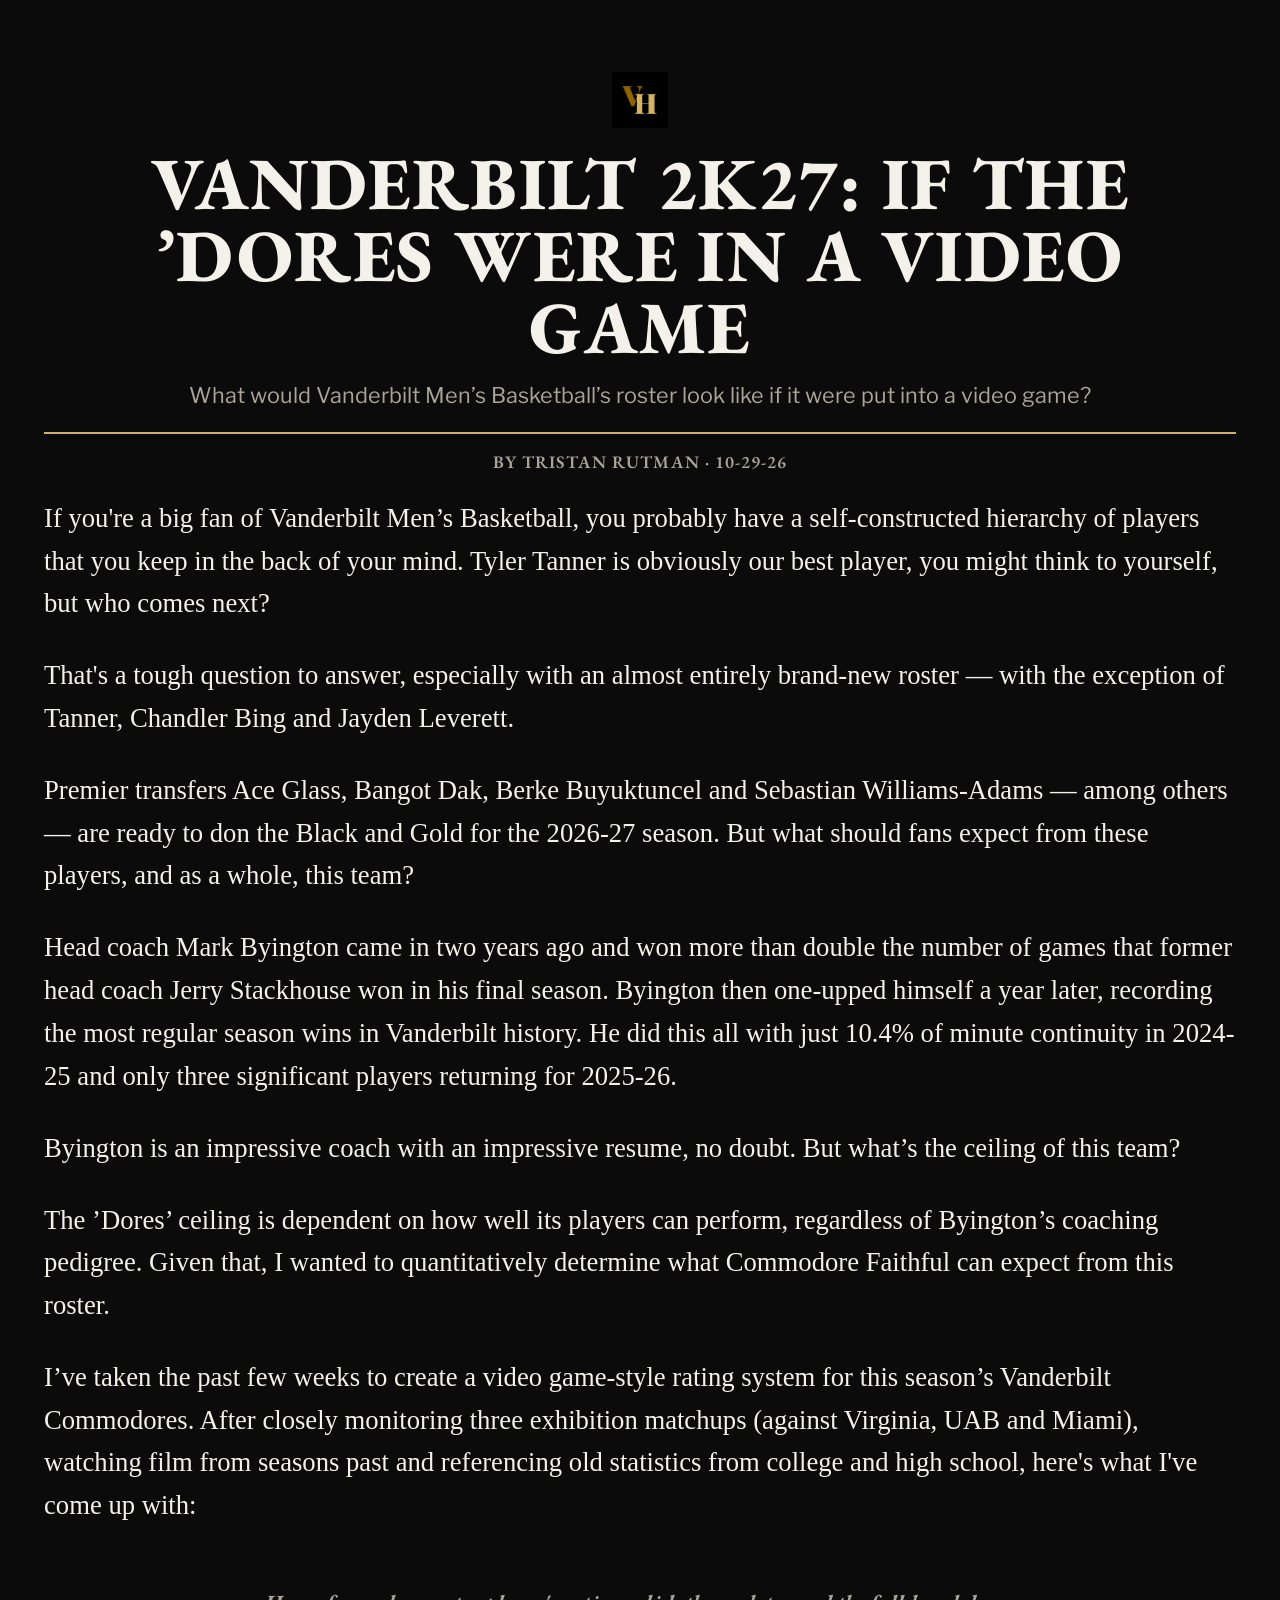
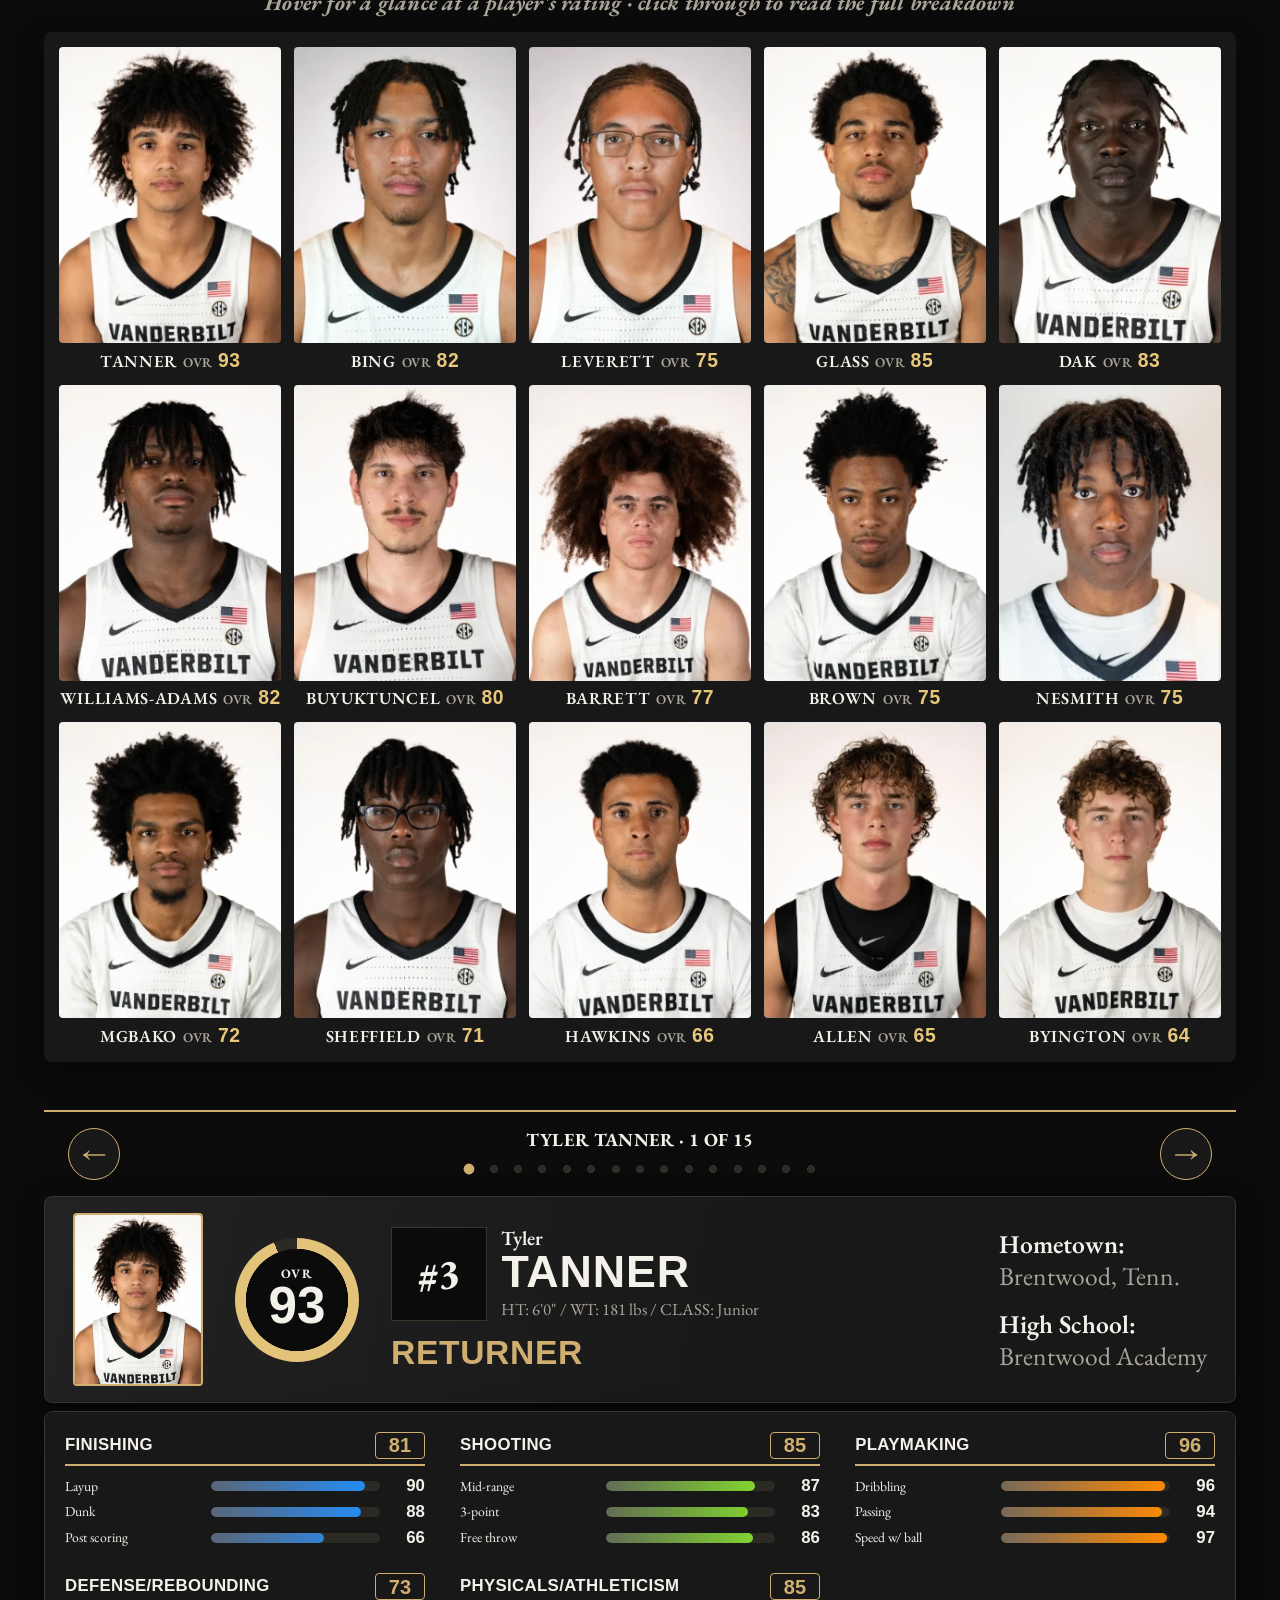
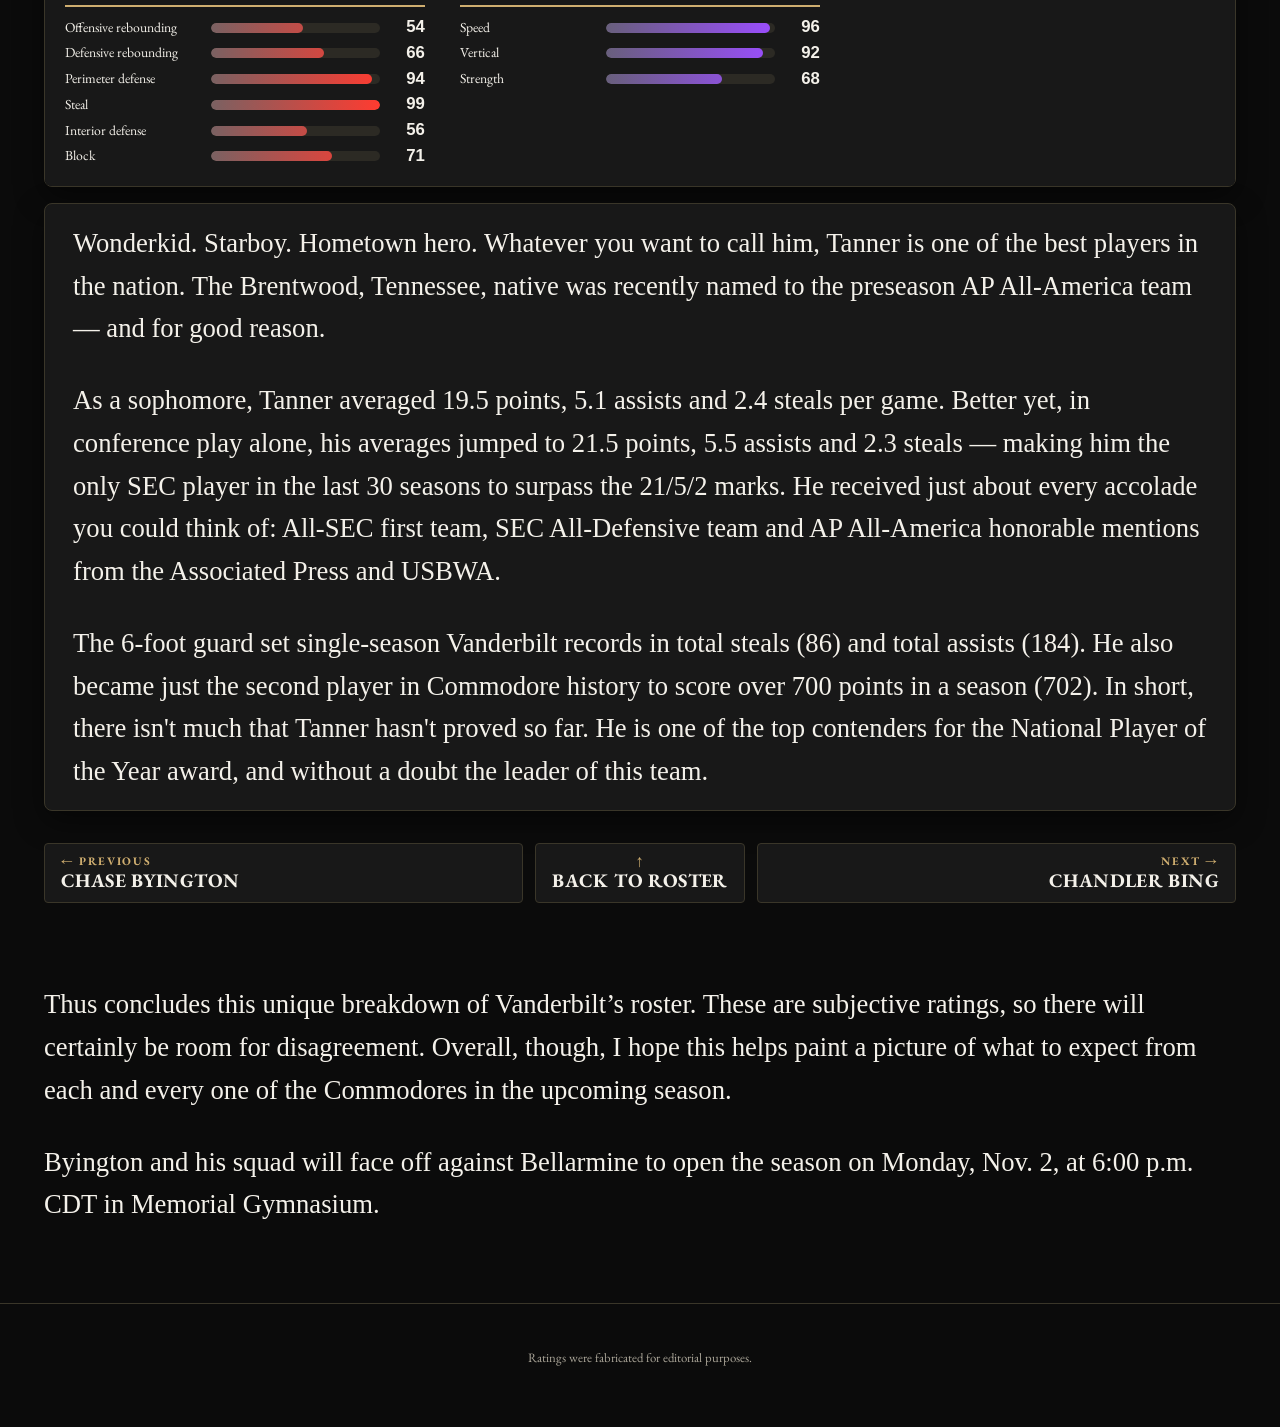
==== index.html @ 435228b1 "Initial commit" ====
<!doctype html>
<html lang="en" data-theme="vandy">
<head>
  <meta charset="utf-8">
  <meta name="viewport" content="width=device-width, initial-scale=1">
  <title>Roster Ratings</title>
  <meta name="description" content="Interactive roster ratings.">
  <!-- Web fonts (title: EB Garamond, deck: Libre Franklin). Body uses system Georgia. Remove this block to go fully offline. -->
  <link rel="preconnect" href="https://fonts.googleapis.com">
  <link rel="preconnect" href="https://fonts.gstatic.com" crossorigin>
  <link rel="stylesheet" href="https://fonts.googleapis.com/css2?family=EB+Garamond:wght@400;500;700;800&family=Libre+Franklin:wght@400;500;600&display=swap">
  <link rel="stylesheet" href="css/tokens.css">
  <link rel="stylesheet" href="css/chart.css">
  <link rel="stylesheet" href="css/site.css">
</head>
<body id="top">
  <a class="skip" href="#roster">Skip to roster</a>

  <main>
    <!-- SECTION A: article header — content/article.json -->
    <header class="masthead" id="masthead"></header>

    <!-- SECTION B: interactive roster — data/hotspots.json -->
    <section class="roster" id="roster" aria-label="Interactive team roster" tabindex="-1">
      <p class="roster__hint"><span class="hint--hover">Hover</span><span class="hint--touch">Tap</span> for a glance at a player's rating · click through to read the full breakdown</p>
      <div id="roster-host"></div>
    </section>

    <!-- SECTION C: player profiles, generated from data/players.json -->
    <section class="profiles" id="profiles" aria-label="Player profiles"></section>

    <!-- SECTION D: concluding text — "conclusion" in content/article.json -->
    <section class="conclusion" id="conclusion" aria-label="Conclusion"></section>
  </main>

  <footer class="foot"><p>Ratings were fabricated for editorial purposes.</p></footer>
  <noscript><p style="padding:2rem">This interactive page needs JavaScript.</p></noscript>
  <script type="module" src="js/main.js"></script>
</body>
</html>
---- css/tokens.css ----
/* ==========================================================================
   DESIGN TOKENS — the single place to restyle the site.
   Active theme = <html data-theme="..."> (set from config/site.json or ?theme=).
   Defaults below are the "vandy" theme; other themes override only what differs.
   ========================================================================== */
:root, :root[data-theme="vandy"] {
  color-scheme: dark;
  /* colors */
  --c-bg: #0b0b0b;
  --c-bg-alt: #121212;
  --c-surface: #181818;
  --c-surface-2: #222;
  --c-text: #f4f1ea;
  --c-text-muted: #aaa598;
  --c-primary: #cfae70;        /* Vanderbilt gold */
  --c-secondary: #ffffff;
  --c-accent: #e8c77a;
  --c-on-primary: #0b0b0b;
  --c-border: #3a3629;
  --c-focus: #ffd980;
  --c-hotspot: rgba(207,174,112,.9);
  --c-placeholder: #8a8574;
  /* rating bars (tier colors — numbers always shown too) */
  --bar-track: #2c2a24;
  --bar-elite: #f3d68b;
  --bar-high: #cfae70;
  --bar-mid: #9d8658;
  --bar-low: #6c6858;
  --bar-na: #3a3a3a;
  /* per-category bar gradients (card layout + hover card): [low-skill end = muted, high-skill end = vivid] */
  --cat-finishing-from: #5b6678;  --cat-finishing-to: #1e90ff;   /* azure blue */
  --cat-shooting-from: #626d55;   --cat-shooting-to: #84e22a;    /* lime green */
  --cat-playmaking-from: #78695a; --cat-playmaking-to: #ff8a00;  /* orange */
  --cat-defense-rebounding-from: #7a6162; --cat-defense-rebounding-to: #ff3b30;  /* red */
  --cat-physicals-athleticism-from: #685f7c; --cat-physicals-athleticism-to: #9b4dff;  /* purple */
  /* overall rating color: muted at low OVR, vivid at high OVR */
  --ovr-lo: color-mix(in srgb, var(--c-primary) 25%, #77736a);
  --ovr-hi: var(--c-accent);
  /* typography */
  --font-display: "Avenir Next Condensed", "Arial Narrow", "Roboto Condensed", "Helvetica Neue", Arial, sans-serif;
  --font-brand: "Agency FB Wide Black", "Agency FB", "Arial Narrow Bold", "Arial Narrow", var(--font-display);   /* sticky-bar title */
  --font-title: "EB Garamond", Garamond, "Iowan Old Style", Georgia, serif;   /* article title */
  --font-deck: "Libre Franklin", "Helvetica Neue", Arial, sans-serif;           /* subtitle / dek */
  --font-body: Georgia, "Times New Roman", serif;                              /* article + player writing */
  --title-weight: 800;
  --title-transform: uppercase;
  --title-tracking: .02em;
  --font-ui: "EB Garamond", Garamond, "Iowan Old Style", Georgia, serif;   /* labels, buttons, bar names, byline, cards */
  --display-weight: 800;
  --display-transform: uppercase;
  --display-tracking: .02em;
  --fs-base: 1.667rem;
  --fs-small: .8125rem;
  --fs-label: .78rem;
  --fs-h1: clamp(2.4rem, 6vw, 4.6rem);
  --fs-h2: clamp(1.8rem, 3.6vw, 2.8rem);
  --fs-ovr: clamp(3.4rem, 8vw, 5.6rem);
  --fs-ovr-card: 3.1rem;
  /* shape */
  --radius: 4px;
  --radius-lg: 8px;
  --border: 1px solid var(--c-border);
  --border-strong: 2px solid var(--c-primary);
  --shadow: 0 10px 30px rgba(0,0,0,.45);
  --shadow-card: 0 14px 40px rgba(0,0,0,.65);
  /* motion & effects */
  --anim-speed: 180ms;
  --anim-bars: 700ms;
  --hover-lift: -2px;
  --card-opacity: 97%;
  --card-blur: 6px;
  /* layout & spacing */
  --space: 1rem;
  --layout-width: 760px;       /* reading column */
  --layout-wide: 1240px;       /* roster + profiles */
  --header-h: 0px;             /* scroll offset (no sticky bar) */
}

:root[data-theme="dark"] {
  color-scheme: dark;
  --c-bg: #07090f; --c-bg-alt: #0c1018; --c-surface: #121826; --c-surface-2: #1b2335;
  --c-text: #eef2fa; --c-text-muted: #98a3ba;
  --c-primary: #28d4ff; --c-secondary: #ffffff; --c-accent: #b6ff3c; --c-on-primary: #04121a;
  --c-border: #27324a; --c-focus: #b6ff3c; --c-hotspot: rgba(40,212,255,.9);
  --bar-track: #1d2638; --bar-elite: #b6ff3c; --bar-high: #28d4ff; --bar-mid: #3c8fd6; --bar-low: #596a8c;
  --font-body: "Avenir Next", "Helvetica Neue", "Segoe UI", Arial, sans-serif;
  --radius: 10px; --radius-lg: 16px;
  --border-strong: 2px solid var(--c-primary);
}

:root[data-theme="editorial"] {
  color-scheme: light;
  --c-bg: #f6f2ea; --c-bg-alt: #ede7da; --c-surface: #fffdf8; --c-surface-2: #f1ebdd;
  --c-text: #1c1a16; --c-text-muted: #5f5a4e;
  --c-primary: #8a6a2f; --c-secondary: #1c1a16; --c-accent: #b3261e; --c-on-primary: #fffdf8;
  --c-border: #d6ccb6; --c-focus: #b3261e; --c-hotspot: rgba(179,38,30,.9); --c-placeholder: #8c8571;
  --bar-track: #e3dac6; --bar-elite: #b3261e; --bar-high: #1c1a16; --bar-mid: #5f5a4e; --bar-low: #9a937f;
  --bar-na: #d8d2c2;
  --font-display: "Playfair Display", "Iowan Old Style", Georgia, serif;
  --display-weight: 700; --display-transform: none; --display-tracking: 0;
  --font-ui: "Helvetica Neue", Arial, sans-serif;
  --radius: 2px; --radius-lg: 2px;
  --shadow: 0 6px 20px rgba(60,45,20,.12); --shadow-card: 0 12px 30px rgba(60,45,20,.28);
  --card-opacity: 100%;
}
---- css/chart.css ----
/* Attribute chart — styled only with tokens. Shared by the article and charts/player.html. */
.pchart { font-family: var(--font-ui); color: var(--c-text); background: var(--c-surface); padding: 1.25rem 1.25rem 1rem; container-type: inline-size; }
.pchart__error { padding: 1rem; color: var(--c-text-muted); font-size: var(--fs-small); }
.pchart__head { display: flex; align-items: center; justify-content: space-between; gap: 1rem; margin-bottom: 1.1rem; padding-bottom: .8rem; border-bottom: var(--border); }
.pchart__name { margin: 0; font: var(--display-weight) 1.6rem/1 var(--font-display); text-transform: var(--display-transform); letter-spacing: var(--display-tracking); }

.ovr { display: inline-flex; flex-direction: column; align-items: center; line-height: 1; background: var(--c-primary); color: var(--c-on-primary); padding: .35rem .7rem .3rem; border-radius: var(--radius); min-width: 3.6rem; }
.ovr__num { font: 900 2.2rem/1 var(--font-display); font-variant-numeric: tabular-nums; }
.ovr__lbl { font: 700 .62rem/1 var(--font-ui); letter-spacing: .18em; margin-top: .15rem; }

.pchart__groups { display: grid; gap: 1.4rem 2.2rem; grid-template-columns: 1fr; }
@container (min-width: 640px) { .pchart__groups { grid-template-columns: 1fr 1fr; } }
@container (min-width: 1000px) { .pchart__groups { grid-template-columns: 1fr 1fr 1fr; } }

.group__head { display: flex; align-items: center; justify-content: space-between; border-bottom: var(--border-strong); padding-bottom: .3rem; margin-bottom: .5rem; }
.group__title { margin: 0; font: var(--display-weight) 1.05rem/1.1 var(--font-display); text-transform: var(--display-transform); letter-spacing: var(--display-tracking); }
.group__rating { font: 900 1.25rem/1 var(--font-display); font-variant-numeric: tabular-nums; color: var(--c-primary); border: 1px solid currentColor; border-radius: var(--radius); padding: .15rem .45rem; min-width: 2.1rem; text-align: center; }
.attrs { list-style: none; margin: 0; padding: 0; }
.attr { display: grid; grid-template-columns: minmax(7.5rem, 38%) 1fr 2.2rem; align-items: center; gap: .6rem; padding: .28rem 0; }
.attr__label { font-size: .86rem; color: var(--c-text); line-height: 1.15; }
.attr__val { font: 800 1.05rem/1 var(--font-display); font-variant-numeric: tabular-nums; text-align: right; }
@container (max-width: 380px) { .attr { grid-template-columns: 1fr 2.2rem; } .attr .bar { grid-column: 1 / -1; grid-row: 2; } .attr__val { grid-row: 1; grid-column: 2; } }

.bar { height: .62rem; background: var(--bar-track); border-radius: 99px; overflow: hidden; }
.bar__fill { display: block; height: 100%; width: 0; border-radius: inherit; background: var(--bar-low); }
.is-in .bar__fill { width: var(--w); transition: width var(--anim-bars) cubic-bezier(.2,.7,.2,1); }
[data-tier="elite"] > .bar__fill { background: var(--bar-elite); }
[data-tier="high"] > .bar__fill { background: var(--bar-high); }
[data-tier="mid"] > .bar__fill { background: var(--bar-mid); }
[data-tier="low"] > .bar__fill { background: var(--bar-low); }
.bar[data-tier="na"] { background: repeating-linear-gradient(45deg, var(--bar-na) 0 4px, transparent 4px 8px); }
.attr__val[data-tier="na"], .group__rating[data-tier="na"] { color: var(--c-text-muted); font-size: .8rem; }
/* per-category colors (opt-in: .pchart--cat in the card layout; always on in the roster hover card).
   The gradient is pinned to the full 0-max track: low ratings only reach the muted end, high ratings the vivid end. */
.pchart--cat .bar__fill, .rcard .bar__fill { background-size: calc(10000% / var(--wn, 100)) 100%; background-repeat: no-repeat; }
.pchart--cat .group[data-cat="finishing"] .bar__fill, .rcard__row[data-cat="finishing"] .bar__fill { background-image: linear-gradient(90deg, var(--cat-finishing-from), var(--cat-finishing-to)); }
.pchart--cat .group[data-cat="shooting"] .bar__fill, .rcard__row[data-cat="shooting"] .bar__fill { background-image: linear-gradient(90deg, var(--cat-shooting-from), var(--cat-shooting-to)); }
.pchart--cat .group[data-cat="playmaking"] .bar__fill, .rcard__row[data-cat="playmaking"] .bar__fill { background-image: linear-gradient(90deg, var(--cat-playmaking-from), var(--cat-playmaking-to)); }
.pchart--cat .group[data-cat="defense-rebounding"] .bar__fill, .rcard__row[data-cat="defense-rebounding"] .bar__fill { background-image: linear-gradient(90deg, var(--cat-defense-rebounding-from), var(--cat-defense-rebounding-to)); }
.pchart--cat .group[data-cat="physicals-athleticism"] .bar__fill, .rcard__row[data-cat="physicals-athleticism"] .bar__fill { background-image: linear-gradient(90deg, var(--cat-physicals-athleticism-from), var(--cat-physicals-athleticism-to)); }
.pchart--cat .bar[data-tier="na"] .bar__fill, .rcard .bar[data-tier="na"] .bar__fill { background: none; }

@media (prefers-reduced-motion: reduce) { .is-in .bar__fill { transition: none; } }
---- css/site.css ----
/* Article layout + roster + hover card + profiles. All values come from css/tokens.css. */
/* Sticky-bar font. Uses Agency FB Wide Black if installed on the reader's computer, or from
   assets/fonts/AgencyFB-WideBlack.woff2 if you add the file (needs a web-font license). Otherwise falls back. */
@font-face { font-family: "Agency FB Wide Black"; font-weight: 400 900; src: local("Agency FB Wide Black"), local("AgencyFB-WideBlack"), url("../assets/fonts/AgencyFB-WideBlack.woff2") format("woff2"); }
*, *::before, *::after { box-sizing: border-box; }
html { scroll-behavior: smooth; }
@media (prefers-reduced-motion: reduce) { html { scroll-behavior: auto; } }
body { margin: 0; background: var(--c-bg); color: var(--c-text); font: 400 var(--fs-base)/1.6 var(--font-body); -webkit-font-smoothing: antialiased; }
:focus-visible { outline: 3px solid var(--c-focus); outline-offset: 3px; }
.skip { position: absolute; left: -999px; top: 0; background: var(--c-primary); color: var(--c-on-primary); padding: .6rem 1rem; z-index: 100; }
.skip:focus { left: 8px; top: 8px; }
.placeholder { color: var(--c-placeholder); border: 1px dashed var(--c-border); padding: .35rem .6rem; border-radius: var(--radius); font-family: var(--font-ui); font-size: .9em; display: inline-block; }
h1, h2 { margin: 0; }
.masthead__kicker.placeholder, .masthead__title.placeholder, .masthead__dek.placeholder, .masthead__intro .placeholder { display: block; overflow-wrap: anywhere; }
.masthead__title.placeholder { font-size: clamp(1.5rem, 5vw, 2.4rem); line-height: 1.1; padding: .6rem .8rem; }

/* masthead */
.masthead { max-width: var(--layout-wide); margin: 0 auto; padding: clamp(2rem, 6vw, 4.5rem) clamp(.5rem, 2vw, 1.5rem) 2rem; }
.masthead__title, .masthead__dek, .masthead__by { text-align: center; }  /* centered over the full roster width; the gold rule spans the same width as the intro */
.masthead__logolink { display: block; width: fit-content; margin: 0 auto; }
.masthead__logo { margin-left: auto; margin-right: auto; }
.masthead__logo { height: 56px; width: auto; display: block; margin-bottom: 1.2rem; }
.masthead__kicker { margin: 0 0 .6rem; font: 700 var(--fs-label)/1 var(--font-ui); letter-spacing: .2em; text-transform: uppercase; color: var(--c-primary); }
.masthead__title { font: var(--title-weight) var(--fs-h1)/.98 var(--font-title); text-transform: var(--title-transform); letter-spacing: var(--title-tracking); }
.masthead__dek { font: 400 1.35rem/1.4 var(--font-deck); color: var(--c-text-muted); margin: 1rem 0 1.4rem; }
.masthead__by { font: 600 1.1rem var(--font-ui); letter-spacing: .06em; text-transform: uppercase; color: var(--c-text-muted); margin: 0 0 1.5rem; padding-top: 1rem; border-top: var(--border-strong); }
.masthead__intro p { margin: 0 0 1.1em; }
.conclusion { max-width: var(--layout-wide); margin: 0 auto; padding: 1rem clamp(.5rem, 2vw, 1.5rem) 3rem; scroll-margin-top: var(--header-h); }
.conclusion p { margin: 0 0 1.1em; }
.conclusion .placeholder { display: block; overflow-wrap: anywhere; }

/* roster */
.roster { max-width: var(--layout-wide); margin: 0 auto; padding: 0 clamp(.5rem, 2vw, 1.5rem) 3rem; scroll-margin-top: var(--header-h); outline: none; }
.roster__hint { font: italic 700 1.35rem/1.3 var(--font-title); letter-spacing: .01em; color: var(--c-text-muted); margin: 0 0 1rem; text-align: center; }
.hint--touch { display: none; } @media (hover: none) { .hint--touch { display: inline; } .hint--hover { display: none; } }
.roster__stage { position: relative; border-radius: var(--radius-lg); overflow: visible; box-shadow: var(--shadow); background: var(--c-surface); }
.roster__img { display: block; width: 100%; height: auto; border-radius: var(--radius-lg); user-select: none; -webkit-user-drag: none; }
.roster__stage.is-placeholder { background: repeating-linear-gradient(45deg, var(--c-surface) 0 18px, var(--c-surface-2) 18px 36px); border: 2px dashed var(--c-placeholder); }
.roster__ph { position: absolute; inset: 0; display: grid; place-content: center; gap: .4rem; text-align: center; color: var(--c-placeholder); font-family: var(--font-ui); padding: 1rem; }
.roster__grid { display: grid; grid-template-columns: repeat(5, 1fr); gap: clamp(.3rem, 1vw, .8rem); padding: clamp(.3rem, 1.2vw, 1rem); border-radius: var(--radius-lg); box-shadow: var(--shadow); background: var(--c-surface); }
.rtile { min-width: 0; }
.rtile__photo { position: relative; width: 100%; background-repeat: no-repeat; border-radius: var(--radius); }
.rtile__cap { display: flex; flex-wrap: wrap; justify-content: center; align-items: baseline; gap: 0 .35em; margin-top: .45em; color: var(--c-text); text-decoration: none; text-transform: uppercase; letter-spacing: .04em; font: 600 clamp(.6rem, 1.5vw, 1.05rem)/1.25 var(--font-ui); text-align: center; }
.rtile__cap:hover .rtile__name { color: var(--c-primary); }
.rtile__score { white-space: nowrap; display: inline-flex; align-items: baseline; gap: .3em; }
.rtile__ovr { color: var(--c-text-muted); font-size: .8em; }
.rtile__num { font: 900 1.15em/1 var(--font-display); color: var(--c-accent); font-variant-numeric: tabular-nums; }
.roster__hotspots { position: absolute; inset: 0; }
.hotspot { position: absolute; transform: translate(-50%, -50%); display: block; border-radius: 50%; border: 2px solid transparent; transition: border-color var(--anim-speed), background var(--anim-speed), transform var(--anim-speed); -webkit-tap-highlight-color: transparent; }
.hotspot[data-shape="rect"] { border-radius: var(--radius); }
.hotspot:hover, .hotspot:focus-visible { border-color: var(--c-hotspot); background: color-mix(in srgb, var(--c-primary) 14%, transparent); outline: none; }
.hotspot:focus-visible { box-shadow: 0 0 0 3px var(--c-focus); }
.hotspot::after { /* subtle always-on affordance */ content: ""; position: absolute; inset: 0; border-radius: inherit; border: 1px solid color-mix(in srgb, var(--c-primary) 0%, transparent); }
.hotspot__badge { position: absolute; left: 50%; bottom: 2%; transform: translate(-50%, 0); display: flex; align-items: baseline; gap: .35em; white-space: nowrap; background: rgba(10,10,10,.82); color: #fff; border-left: 3px solid var(--c-primary); padding: .15em .5em; border-radius: var(--radius); font: 600 clamp(.55rem, 1.1vw, .8rem)/1.2 var(--font-ui); pointer-events: none; opacity: .9; transition: opacity var(--anim-speed); }
.hotspot__badge b { font: 900 1.25em/1 var(--font-display); color: var(--c-accent); font-variant-numeric: tabular-nums; }
.hotspot__badge i { font-style: normal; letter-spacing: .04em; text-transform: uppercase; }
.hotspot:hover .hotspot__badge { opacity: 0; }
@media (max-width: 640px) { .hotspot__badge i { display: none; } }


/* hover card */
.rcard { position: fixed; left: 0; top: 0; z-index: 80; width: min(300px, calc(100vw - 16px)); padding: .9rem 1rem 1rem; background: color-mix(in srgb, var(--c-surface) var(--card-opacity), transparent); backdrop-filter: blur(var(--card-blur)); color: var(--c-text); border: var(--border); border-top: 4px solid var(--c-primary); border-radius: var(--radius-lg); box-shadow: var(--shadow-card); font-family: var(--font-ui); pointer-events: none; opacity: 0; transition: opacity var(--anim-speed) ease; }
.rcard.is-interactive { pointer-events: auto; }
.rcard.is-in { opacity: 1; }
.rcard[hidden] { display: none; }
.rcard__top { display: flex; align-items: center; justify-content: space-between; gap: .75rem; margin-bottom: .5rem; padding-bottom: .45rem; border-bottom: var(--border); }
.rcard__name { font: var(--display-weight) 1.2rem/1.05 var(--font-display); text-transform: var(--display-transform); letter-spacing: var(--display-tracking); }
.rcard__ovr { display: flex; flex-direction: column; align-items: center; line-height: 1; background: color-mix(in srgb, var(--ovr-hi) calc(var(--p, 100) * 1%), var(--ovr-lo)); color: var(--c-on-primary); border-radius: var(--radius); padding: .3rem .6rem .25rem; }
.rcard__ovrnum { font: 900 var(--fs-ovr-card)/1 var(--font-display); font-variant-numeric: tabular-nums; }
.rcard__ovrlbl { font: 700 .6rem/1 var(--font-ui); letter-spacing: .2em; margin-top: .1rem; }
.rcard__row { display: grid; grid-template-columns: 5.2rem 1fr 1.8rem; align-items: center; gap: .55rem; padding: .13rem 0; }
.rcard__lbl { font: 600 .74rem/1 var(--font-ui); text-transform: uppercase; letter-spacing: .05em; color: var(--c-text-muted); white-space: nowrap; }
.rcard__val { font: 800 1rem/1 var(--font-display); text-align: right; font-variant-numeric: tabular-nums; }
.rcard .bar__fill { width: 0; }
.rcard.bars-in .bar__fill { width: var(--w); transition: width 500ms cubic-bezier(.2,.7,.2,1); }
.rcard__go { display: block; margin-top: .8rem; text-align: center; padding: .8rem; min-height: 44px; background: var(--c-primary); color: var(--c-on-primary); font: 700 .85rem var(--font-ui); border-radius: var(--radius); text-decoration: none; }

/* profiles */
.profiles { max-width: var(--layout-wide); margin: 0 auto; padding: 0 clamp(.75rem, 3vw, 1.5rem) 3rem; }
.profile { margin: 0 0 4.5rem; padding-top: 1.5rem; border-top: var(--border-strong); scroll-margin-top: calc(var(--header-h) + 12px); outline: none; }
.profile:focus-visible { outline-offset: 8px; }
.pcard { display: grid; grid-template-columns: auto auto 1fr auto; align-items: center; gap: clamp(.8rem, 2.5vw, 2rem); padding: 1rem clamp(1rem, 2.5vw, 1.75rem); border: var(--border); border-radius: var(--radius-lg); background: linear-gradient(100deg, var(--c-surface-2), var(--c-surface) 60%); box-shadow: var(--shadow); }
.pcard__photo { width: clamp(84px, 12vw, 130px); aspect-ratio: 3 / 4; object-fit: cover; object-position: top; border-radius: var(--radius); border: 2px solid var(--c-primary); background: var(--c-surface-2); }
.pcard__ovr { --ring: color-mix(in srgb, var(--ovr-hi) calc(var(--p, 0) * 1%), var(--ovr-lo)); position: relative; width: clamp(88px, 11vw, 124px); aspect-ratio: 1; border-radius: 50%; display: grid; place-content: center; text-align: center; background: radial-gradient(closest-side, var(--c-bg) 82%, transparent 83%), conic-gradient(var(--ring) calc(var(--p) * 1%), var(--bar-track) 0); font-family: var(--font-display); }
.pcard__ovr small { font: 700 .8rem/1 var(--font-ui); letter-spacing: .08em; color: var(--c-text); }
.pcard__ovr b { font: 900 clamp(2rem, 4.4vw, 3.2rem)/1 var(--font-display); color: var(--c-text); font-variant-numeric: tabular-nums; }
.pcard__mid { min-width: 0; }
.pcard__top { display: flex; align-items: center; gap: .9rem; }
.pcard__num { flex: none; display: grid; place-items: center; min-width: clamp(4.2rem, 8vw, 6rem); align-self: stretch; padding: .5rem .8rem; text-align: center; background: var(--c-bg); border: var(--border); font: 800 clamp(1.7rem, 3.6vw, 2.6rem)/1 var(--font-ui); color: var(--c-text); }
.pcard__first { display: block; font: 600 1.25rem/1.1 var(--font-ui); color: var(--c-text); }
.pcard__last { font: var(--display-weight) clamp(1.7rem, 3.6vw, 2.8rem)/1 var(--font-display); text-transform: var(--display-transform); letter-spacing: var(--display-tracking); color: var(--c-text); }
.pcard__stats { margin: .3rem 0 0; font: 400 1.05rem/1.3 var(--font-ui); color: var(--c-text-muted); }
.pcard__tag { margin: .9rem 0 0; font: 800 clamp(1.3rem, 2.8vw, 2.1rem)/1.1 var(--font-display); text-transform: uppercase; letter-spacing: .02em; color: var(--c-primary); }
.pcard__side { margin: 0; font: 400 clamp(1.15rem, 2.2vw, 1.6rem)/1.25 var(--font-ui); text-align: left; }
.pcard__side dt { color: var(--c-text); font-weight: 600; } .pcard__side dd { margin: 0 0 1rem; color: var(--c-text-muted); } .pcard__side dd:last-child { margin: 0; }
@media (max-width: 860px) { .pcard { grid-template-columns: auto 1fr; } .pcard__mid { grid-column: 1 / -1; } .pcard__side { grid-column: 1 / -1; display: grid; grid-template-columns: auto 1fr; gap: 0 .6rem; } .pcard__side dd { margin: 0; } }
.pbox { margin-top: 1rem; padding: 1.1rem clamp(1rem, 2.5vw, 1.75rem); border: var(--border); border-radius: var(--radius-lg); background: var(--c-surface); box-shadow: var(--shadow); }
.pbox p { margin: 0 0 1.1em; } .pbox p:last-child { margin-bottom: 0; }
.profile__chart { margin-top: .5rem; border: var(--border); border-radius: var(--radius-lg); overflow: hidden; background: var(--c-surface); box-shadow: var(--shadow); }
.chart-frame { display: block; width: 100%; height: 640px; border: 0; background: var(--c-surface); }
.profile__nav { display: grid; grid-template-columns: 1fr auto 1fr; gap: .75rem; margin-top: 2rem; align-items: stretch; }
.navbtn { display: flex; flex-direction: column; justify-content: center; gap: .2rem; min-height: 56px; padding: .7rem 1rem; background: var(--c-surface); color: var(--c-text); border: var(--border); border-radius: var(--radius); text-decoration: none; font-family: var(--font-ui); transition: border-color var(--anim-speed), transform var(--anim-speed); }
.navbtn:hover { border-color: var(--c-primary); transform: translateY(var(--hover-lift)); }
.navbtn small { font: 700 .72rem/1 var(--font-title); letter-spacing: .14em; text-transform: uppercase; color: var(--c-primary); }
.navbtn span { font: 700 1.2rem/1.1 var(--font-title); text-transform: var(--display-transform); letter-spacing: .02em; }
.navbtn--next { text-align: right; align-items: flex-end; }
.navbtn--roster { align-items: center; text-align: center; }
@media (max-width: 640px) { .profile__nav { grid-template-columns: 1fr 1fr; } .navbtn--roster { grid-column: 1 / -1; order: 3; } }
.foot { text-align: center; padding: 2rem 1rem 3rem; color: var(--c-text-muted); font: .8rem var(--font-ui); border-top: var(--border); }

/* hotspot editor (?edit=1) */
.is-editing .hotspot { border-color: var(--c-hotspot); background: color-mix(in srgb, var(--c-primary) 12%, transparent); cursor: move; touch-action: none; }
.is-editing .hotspot.is-selected { background: color-mix(in srgb, var(--c-primary) 30%, transparent); border-style: dashed; }
.hotspot__tag { position: absolute; left: 50%; top: 4%; transform: translateX(-50%); background: var(--c-primary); color: var(--c-on-primary); font: 700 .65rem var(--font-ui); padding: .1em .4em; border-radius: 3px; white-space: nowrap; pointer-events: none; }
.editor { position: fixed; right: 12px; bottom: 12px; z-index: 90; width: 260px; background: var(--c-surface); border: var(--border-strong); border-radius: var(--radius-lg); padding: .9rem; font: .8rem var(--font-ui); box-shadow: var(--shadow-card); display: grid; gap: .5rem; }
.editor h3 { margin: 0; font: var(--display-weight) 1rem var(--font-display); text-transform: uppercase; color: var(--c-primary); }
.editor__hint { margin: 0; color: var(--c-text-muted); } .editor label { display: grid; gap: .2rem; color: var(--c-text-muted); }
.editor select, .editor button { font: inherit; padding: .5rem; border-radius: var(--radius); border: var(--border); background: var(--c-surface-2); color: var(--c-text); }
.editor output { font-family: ui-monospace, monospace; color: var(--c-accent); } .editor__btns { display: flex; gap: .4rem; } .editor__btns button { flex: 1; cursor: pointer; }

/* carousel view (profileView "carousel" / ?view=carousel) */
/* inactive slides stay laid out at full width (zero height, invisible) so their chart iframes measure correctly and don't jump when shown */
.profiles--carousel { position: relative; }
.profiles--carousel .profile:not(.is-active) { position: absolute; top: 0; left: 0; right: 0; height: 0; overflow: hidden; visibility: hidden; margin: 0; padding: 0; border: 0; pointer-events: none; }
.profiles--carousel .profile { scroll-margin-top: 4.9rem; margin-bottom: 1rem; border-top: 0; padding-top: .75rem; }
.profiles--carousel .profile.is-active { display: block; animation: slide-in 260ms cubic-bezier(.2,.7,.2,1); }
@keyframes slide-in { from { opacity: 0; transform: translateX(18px); } to { opacity: 1; transform: none; } }
@media (prefers-reduced-motion: reduce) { .profiles--carousel .profile.is-active { animation: none; } }
.carousel__bar { display: flex; align-items: center; gap: 1rem; max-width: var(--layout-wide); margin: 0 auto; padding: 1rem clamp(.5rem, 2vw, 1.5rem) .25rem; border-top: var(--border-strong); }
.carousel__mid { flex: 1; min-width: 0; text-align: center; }
.carousel__label { margin: 0 0 .5rem; font: 700 1.15rem/1.2 var(--font-title); letter-spacing: .02em; text-transform: uppercase; color: var(--c-text); }
.carousel__dots { display: flex; flex-wrap: wrap; justify-content: center; gap: .15rem; }
.carousel__dot { width: 22px; height: 22px; padding: 0; border: 0; background: none; cursor: pointer; position: relative; }
.carousel__dot::after { content: ""; position: absolute; inset: 7px; border-radius: 50%; background: var(--bar-track); border: 1px solid var(--c-border); transition: background var(--anim-speed), transform var(--anim-speed); }
.carousel__dot:hover::after { background: var(--c-text-muted); }
.carousel__dot.is-on::after { background: var(--c-primary); border-color: var(--c-primary); transform: scale(1.35); }
.carousel__btn { flex: none; width: 52px; height: 52px; border-radius: 50%; border: 1px solid var(--c-primary); background: var(--c-surface); color: var(--c-primary); font: 700 1.5rem/1 var(--font-title); cursor: pointer; transition: background var(--anim-speed), color var(--anim-speed); }
.carousel__btn--prev, .carousel__btn--next { display: grid; place-items: center; }
.carousel__btn:hover:not(:disabled) { background: var(--c-primary); color: var(--c-on-primary); }
.carousel__btn:disabled { opacity: .3; cursor: default; }
.carousel__btn:focus-visible { outline: 3px solid var(--c-focus); outline-offset: 2px; }
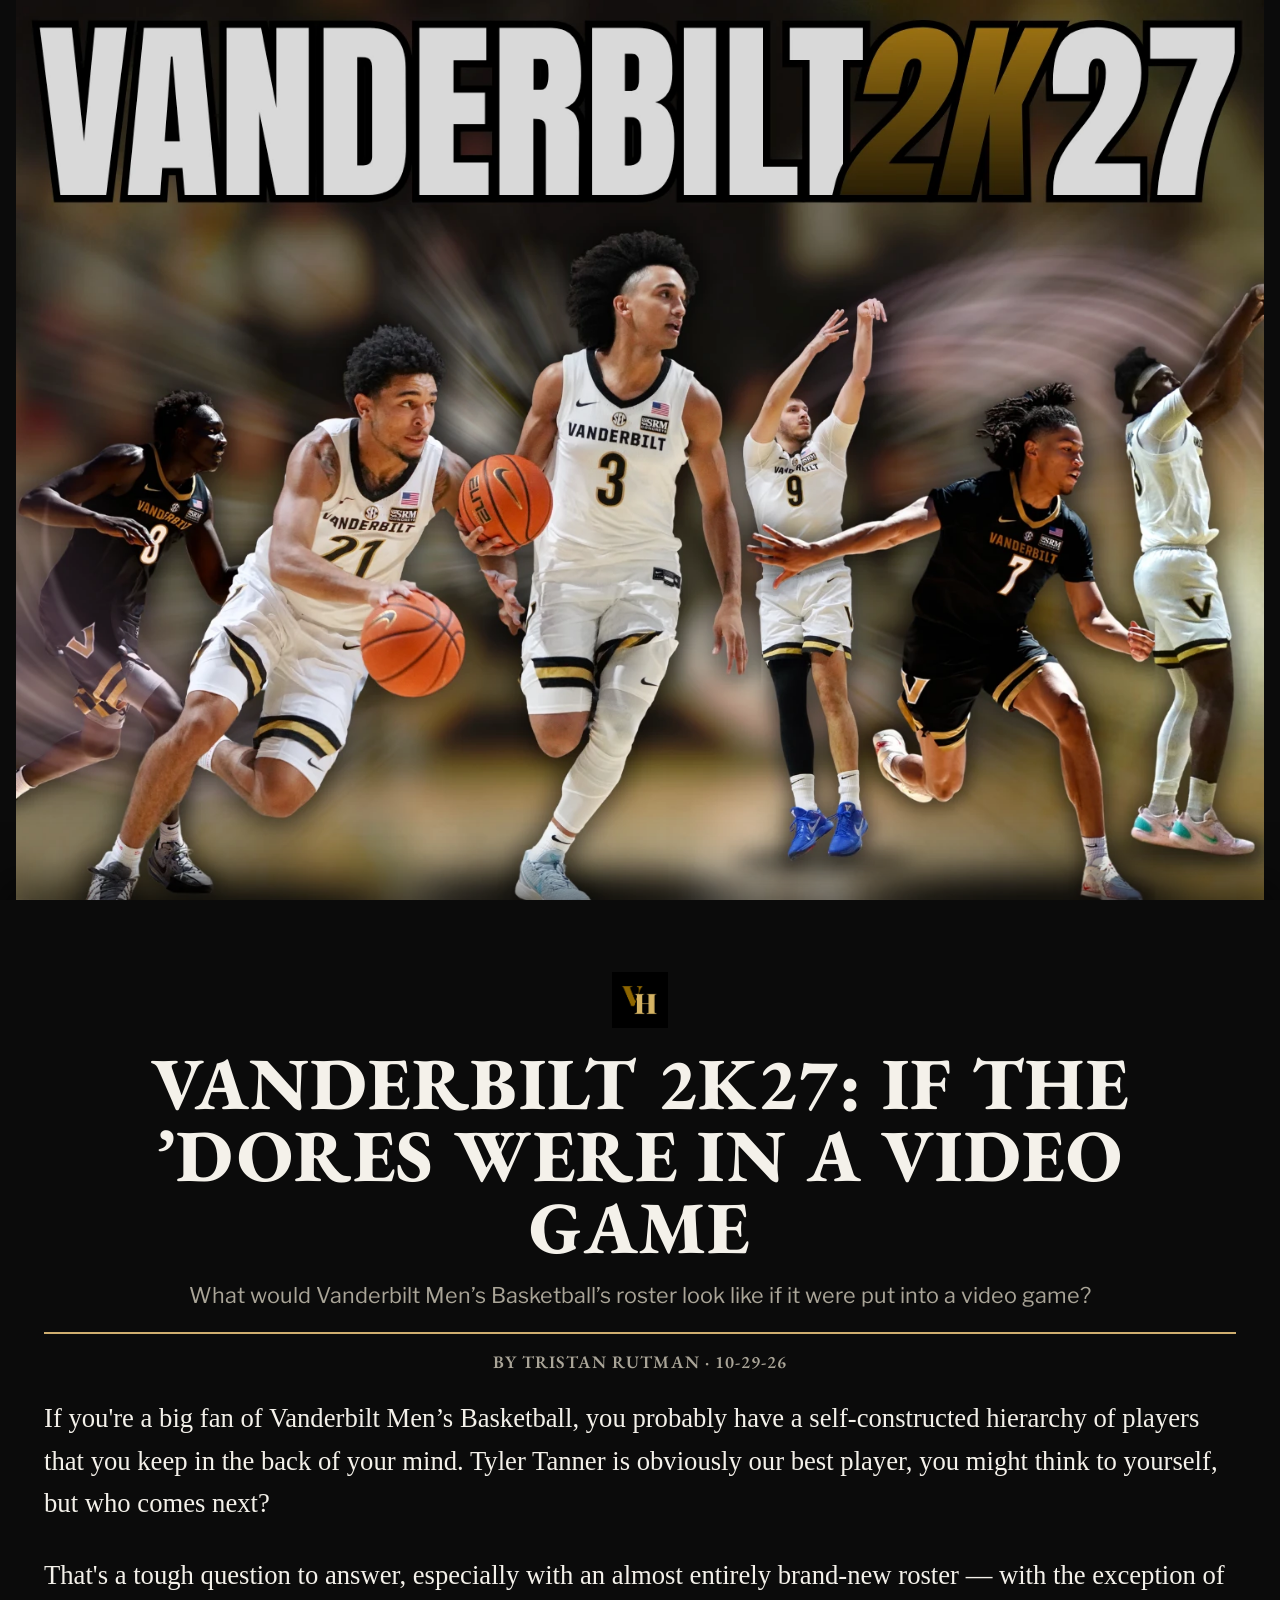
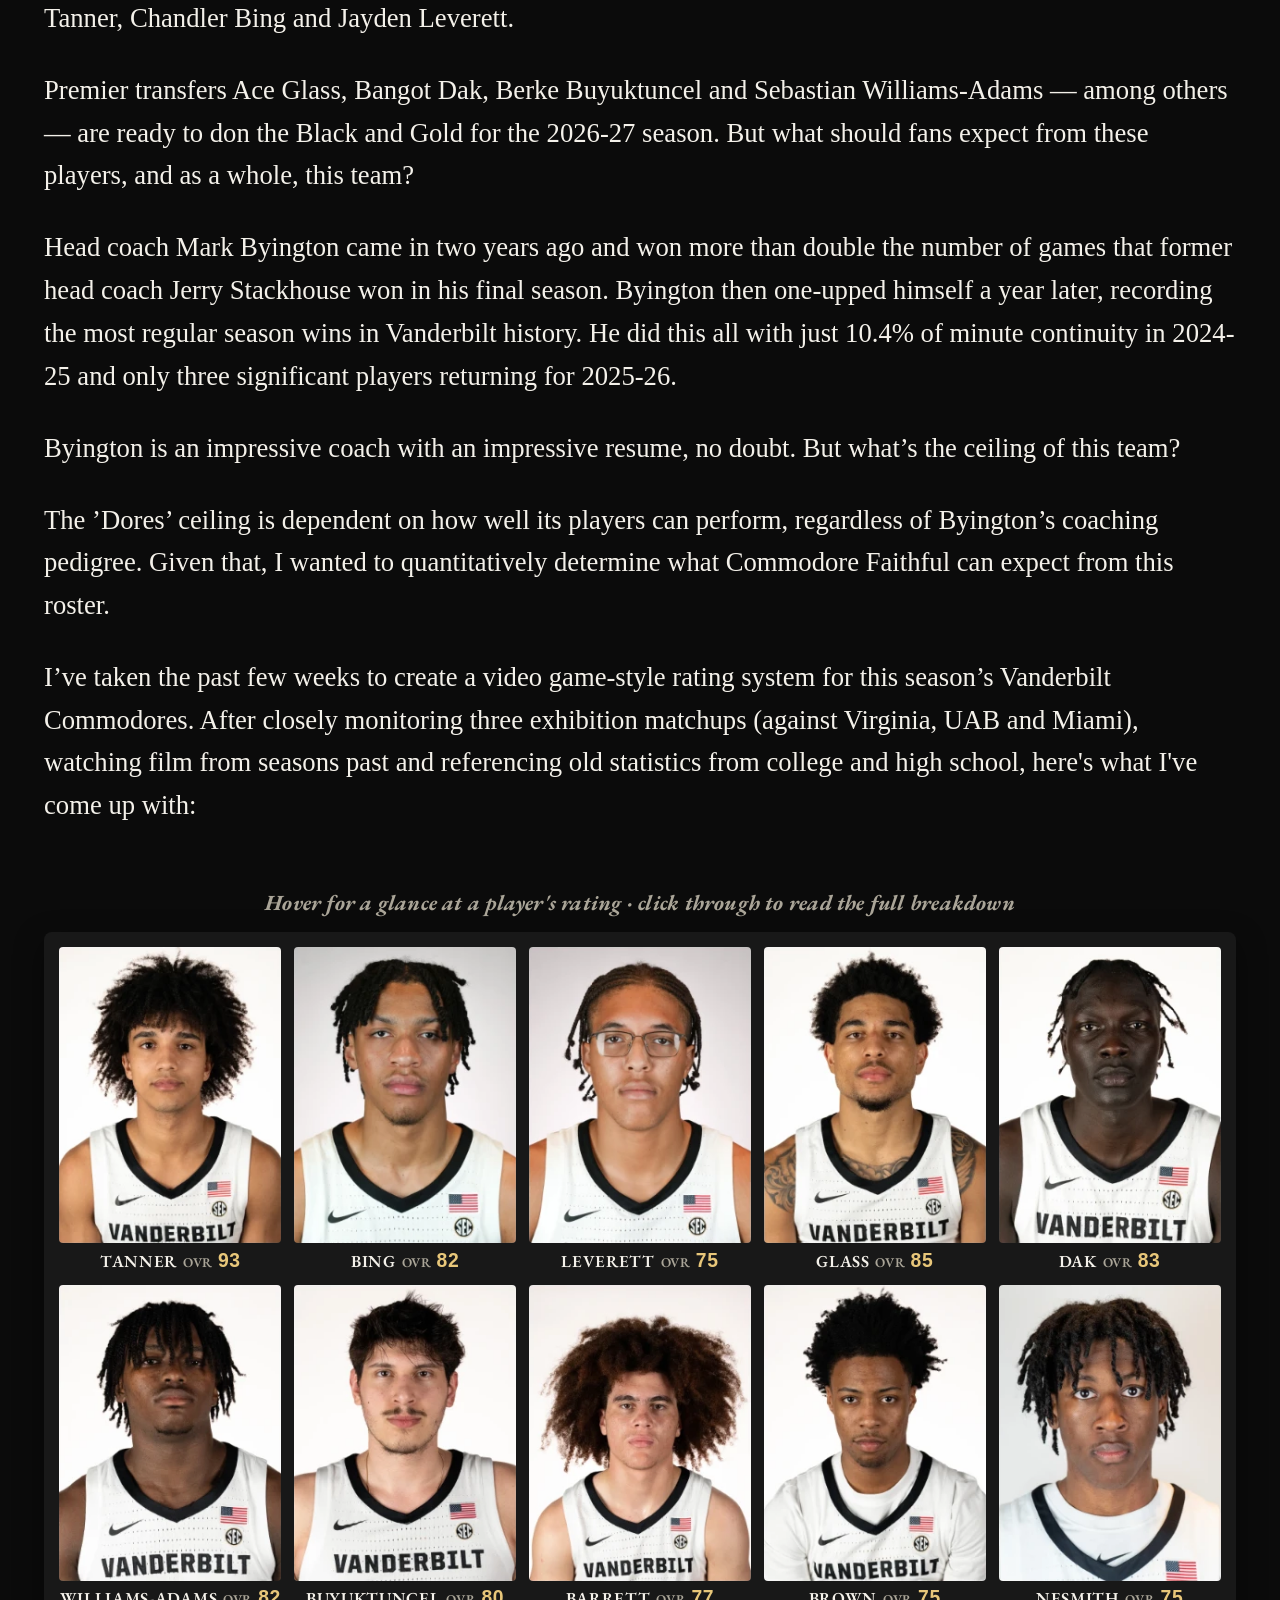
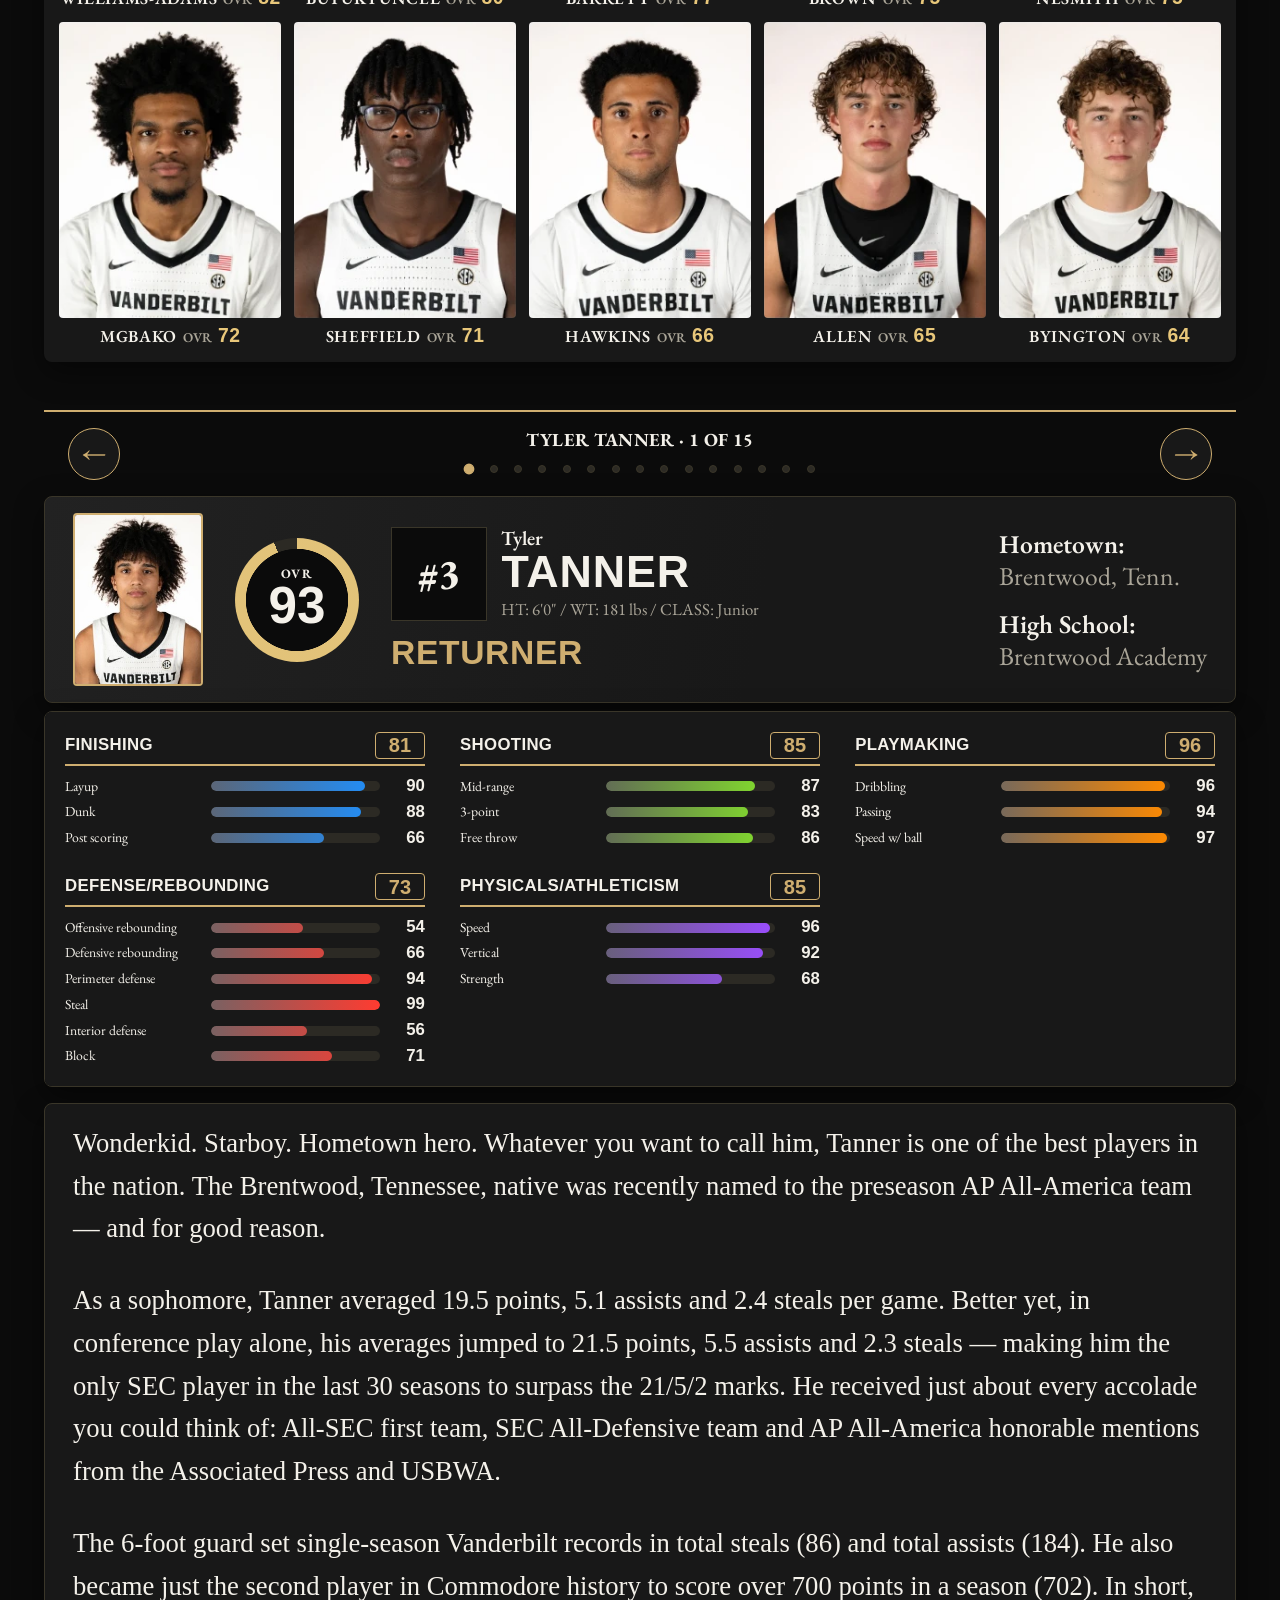
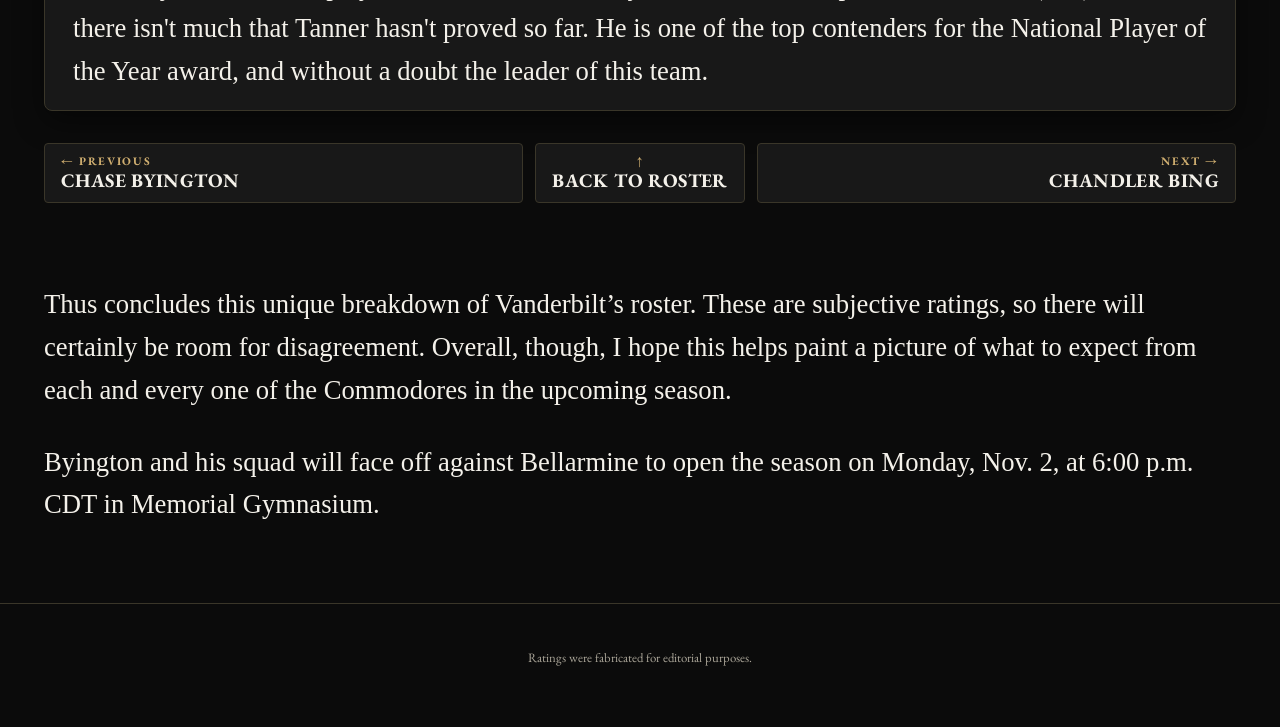
==== commit 3c1e1d2a: "Updated the front page photo" ====
--- a/index.html
+++ b/index.html
@@ -15,6 +15,9 @@
 </head>
 <body id="top">
   <a class="skip" href="#roster">Skip to roster</a>
+
+  <!-- Full-width banner: content/article.json "hero". Stays put while the article scrolls up over it. -->
+  <div class="hero" id="hero"></div>
 
   <main>
     <!-- SECTION A: article header — content/article.json -->
--- a/css/site.css
+++ b/css/site.css
@@ -14,6 +14,11 @@
 .masthead__kicker.placeholder, .masthead__title.placeholder, .masthead__dek.placeholder, .masthead__intro .placeholder { display: block; overflow-wrap: anywhere; }
 .masthead__title.placeholder { font-size: clamp(1.5rem, 5vw, 2.4rem); line-height: 1.1; padding: .6rem .8rem; }
 
+/* hero banner: pinned behind the page; <main> (opaque) scrolls up over it */
+.hero { position: sticky; top: 0; z-index: 0; width: 100%; height: min(100vh, 72.14vw); overflow: hidden; background: #0b0b0b; display: flex; justify-content: center; }  /* whole photo visible, centered; on very wide screens it fits the window height */
+.hero img { display: block; height: 100%; width: auto; max-width: 100%; object-fit: contain; margin: 0 auto; }
+main { position: relative; z-index: 1; background: var(--c-bg); box-shadow: 0 -18px 40px rgba(0,0,0,.55); }
+.foot { position: relative; z-index: 1; background: var(--c-bg); }
 /* masthead */
 .masthead { max-width: var(--layout-wide); margin: 0 auto; padding: clamp(2rem, 6vw, 4.5rem) clamp(.5rem, 2vw, 1.5rem) 2rem; }
 .masthead__title, .masthead__dek, .masthead__by { text-align: center; }  /* centered over the full roster width; the gold rule spans the same width as the intro */
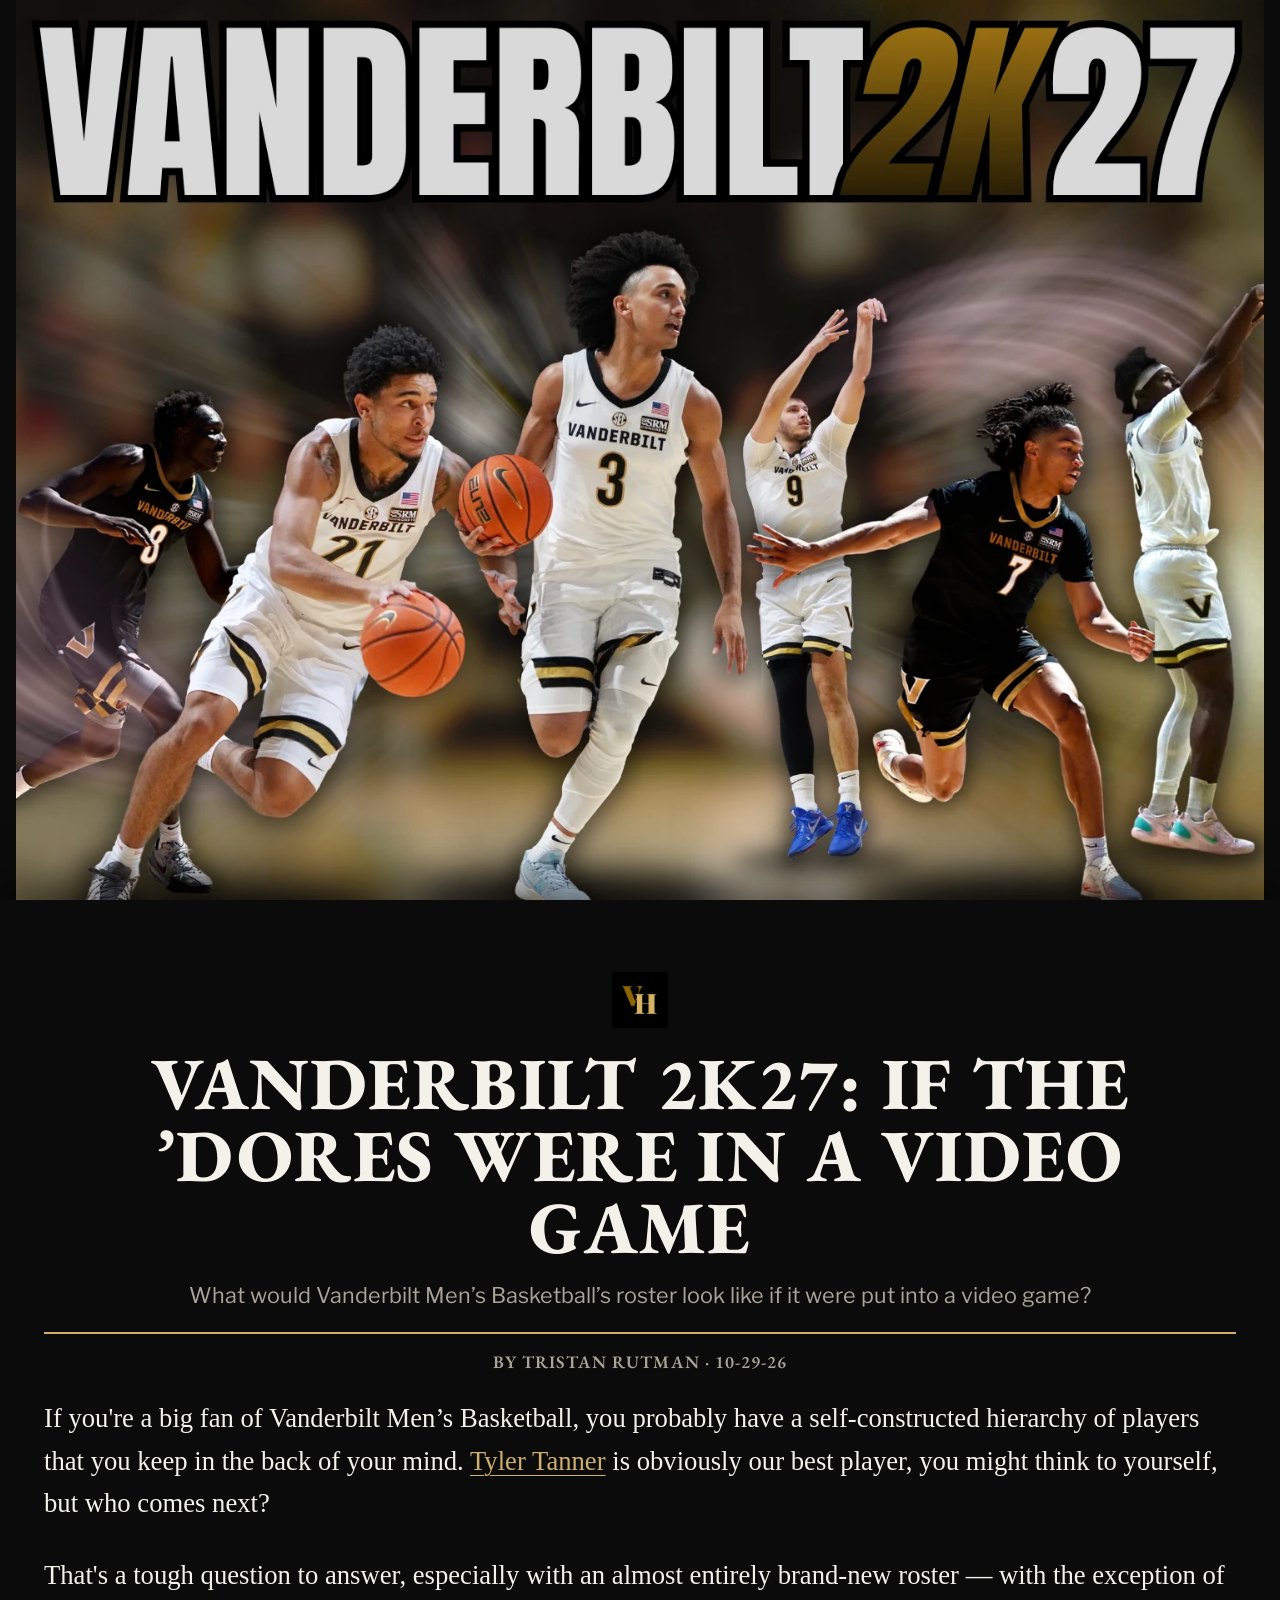
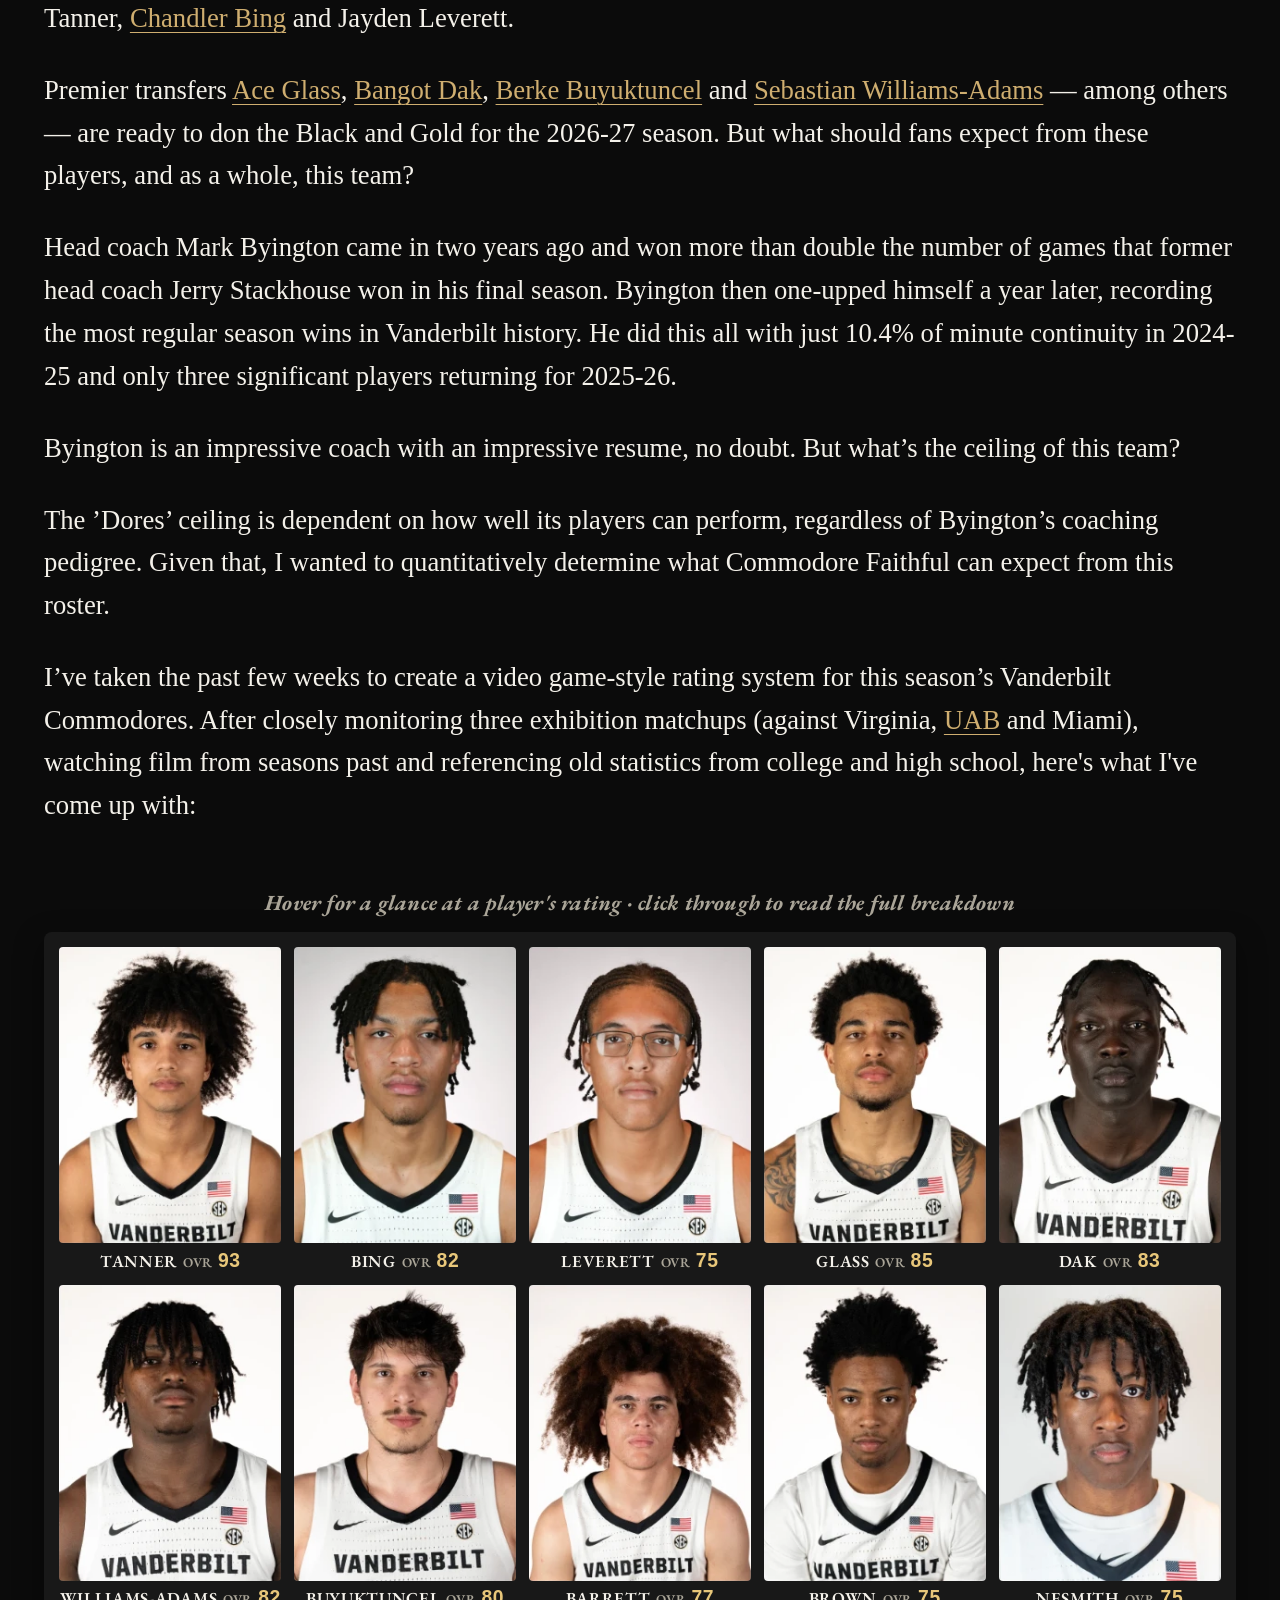
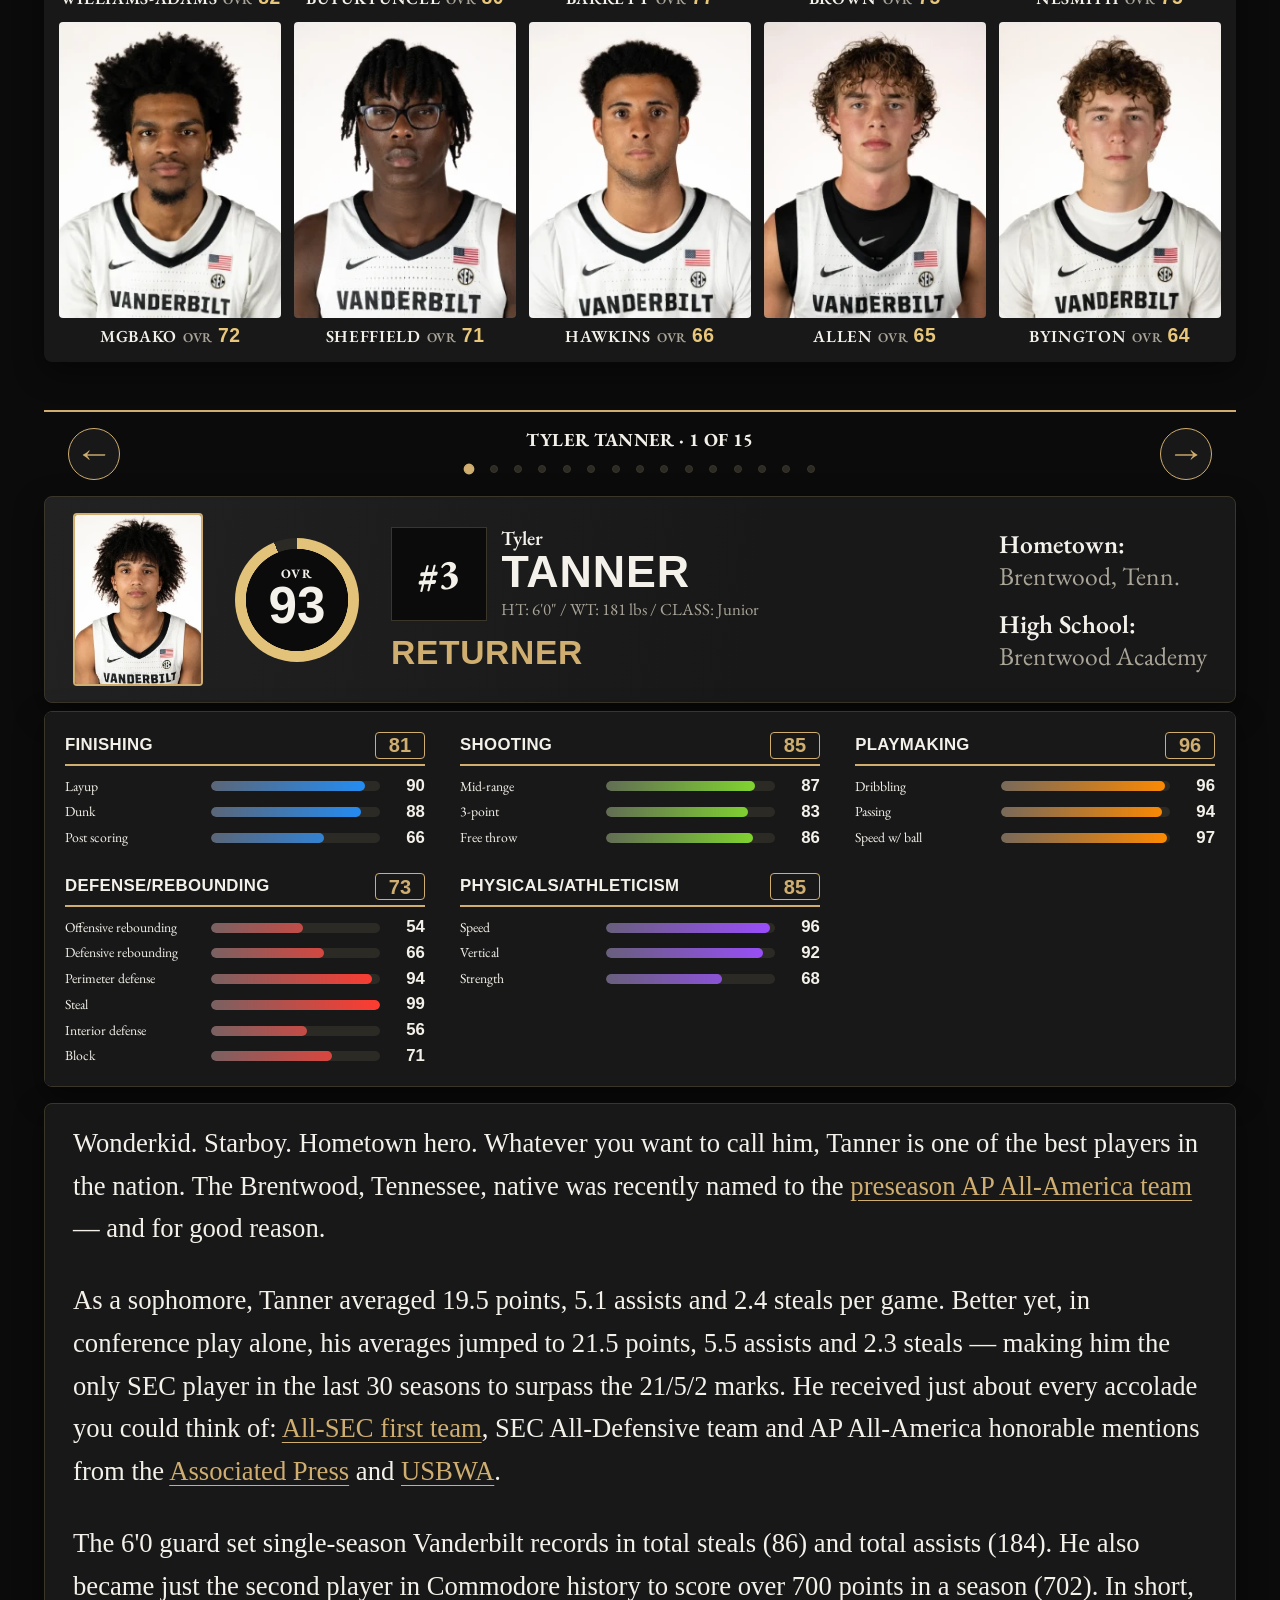
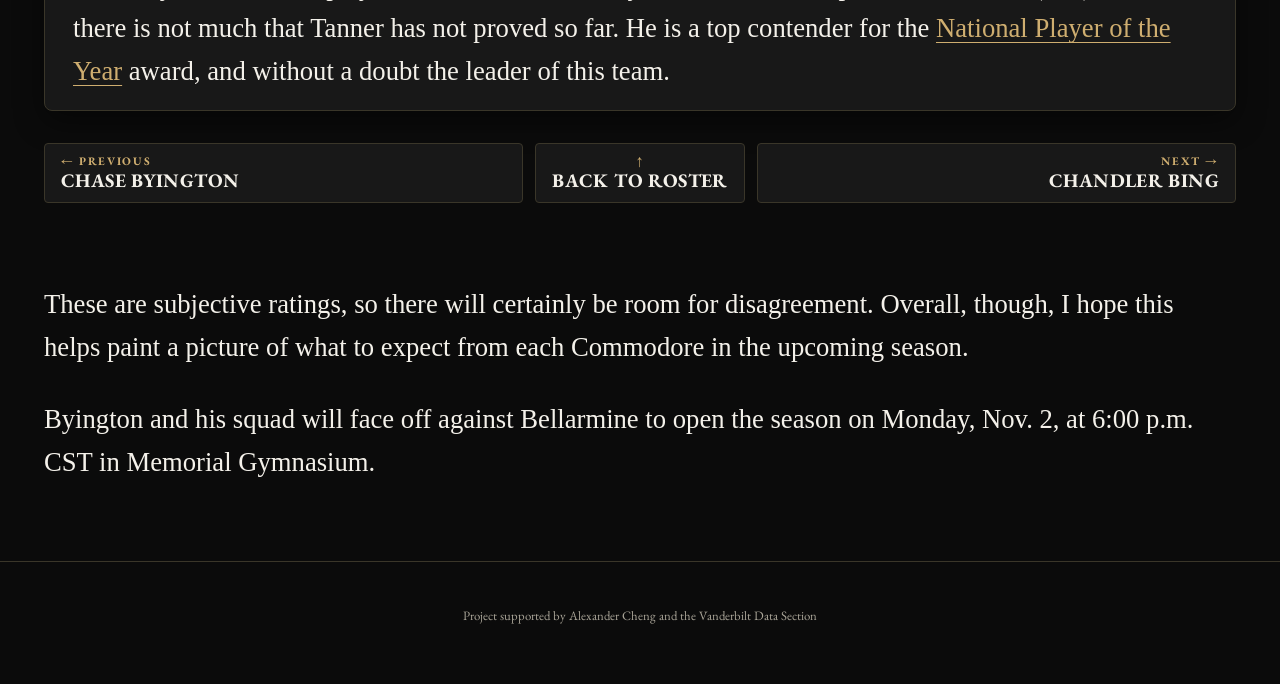
==== commit 8e665f0c: "Final artile pasted and hyperlinks added published version as of 10-29-26" ====
--- a/index.html
+++ b/index.html
@@ -36,7 +36,7 @@
     <section class="conclusion" id="conclusion" aria-label="Conclusion"></section>
   </main>
 
-  <footer class="foot"><p>Ratings were fabricated for editorial purposes.</p></footer>
+  <footer class="foot"><p>Project supported by Alexander Cheng and the Vanderbilt Data Section</p></footer>
   <noscript><p style="padding:2rem">This interactive page needs JavaScript.</p></noscript>
   <script type="module" src="js/main.js"></script>
 </body>
--- a/css/site.css
+++ b/css/site.css
@@ -30,6 +30,8 @@
 .masthead__dek { font: 400 1.35rem/1.4 var(--font-deck); color: var(--c-text-muted); margin: 1rem 0 1.4rem; }
 .masthead__by { font: 600 1.1rem var(--font-ui); letter-spacing: .06em; text-transform: uppercase; color: var(--c-text-muted); margin: 0 0 1.5rem; padding-top: 1rem; border-top: var(--border-strong); }
 .masthead__intro p { margin: 0 0 1.1em; }
+.masthead__intro a, .conclusion a, .pbox a { color: var(--c-primary); text-decoration: underline; text-decoration-thickness: 1px; text-underline-offset: .18em; transition: color var(--anim-speed); }
+.masthead__intro a:hover, .conclusion a:hover, .pbox a:hover { color: var(--c-accent); text-decoration-thickness: 2px; }
 .conclusion { max-width: var(--layout-wide); margin: 0 auto; padding: 1rem clamp(.5rem, 2vw, 1.5rem) 3rem; scroll-margin-top: var(--header-h); }
 .conclusion p { margin: 0 0 1.1em; }
 .conclusion .placeholder { display: block; overflow-wrap: anywhere; }
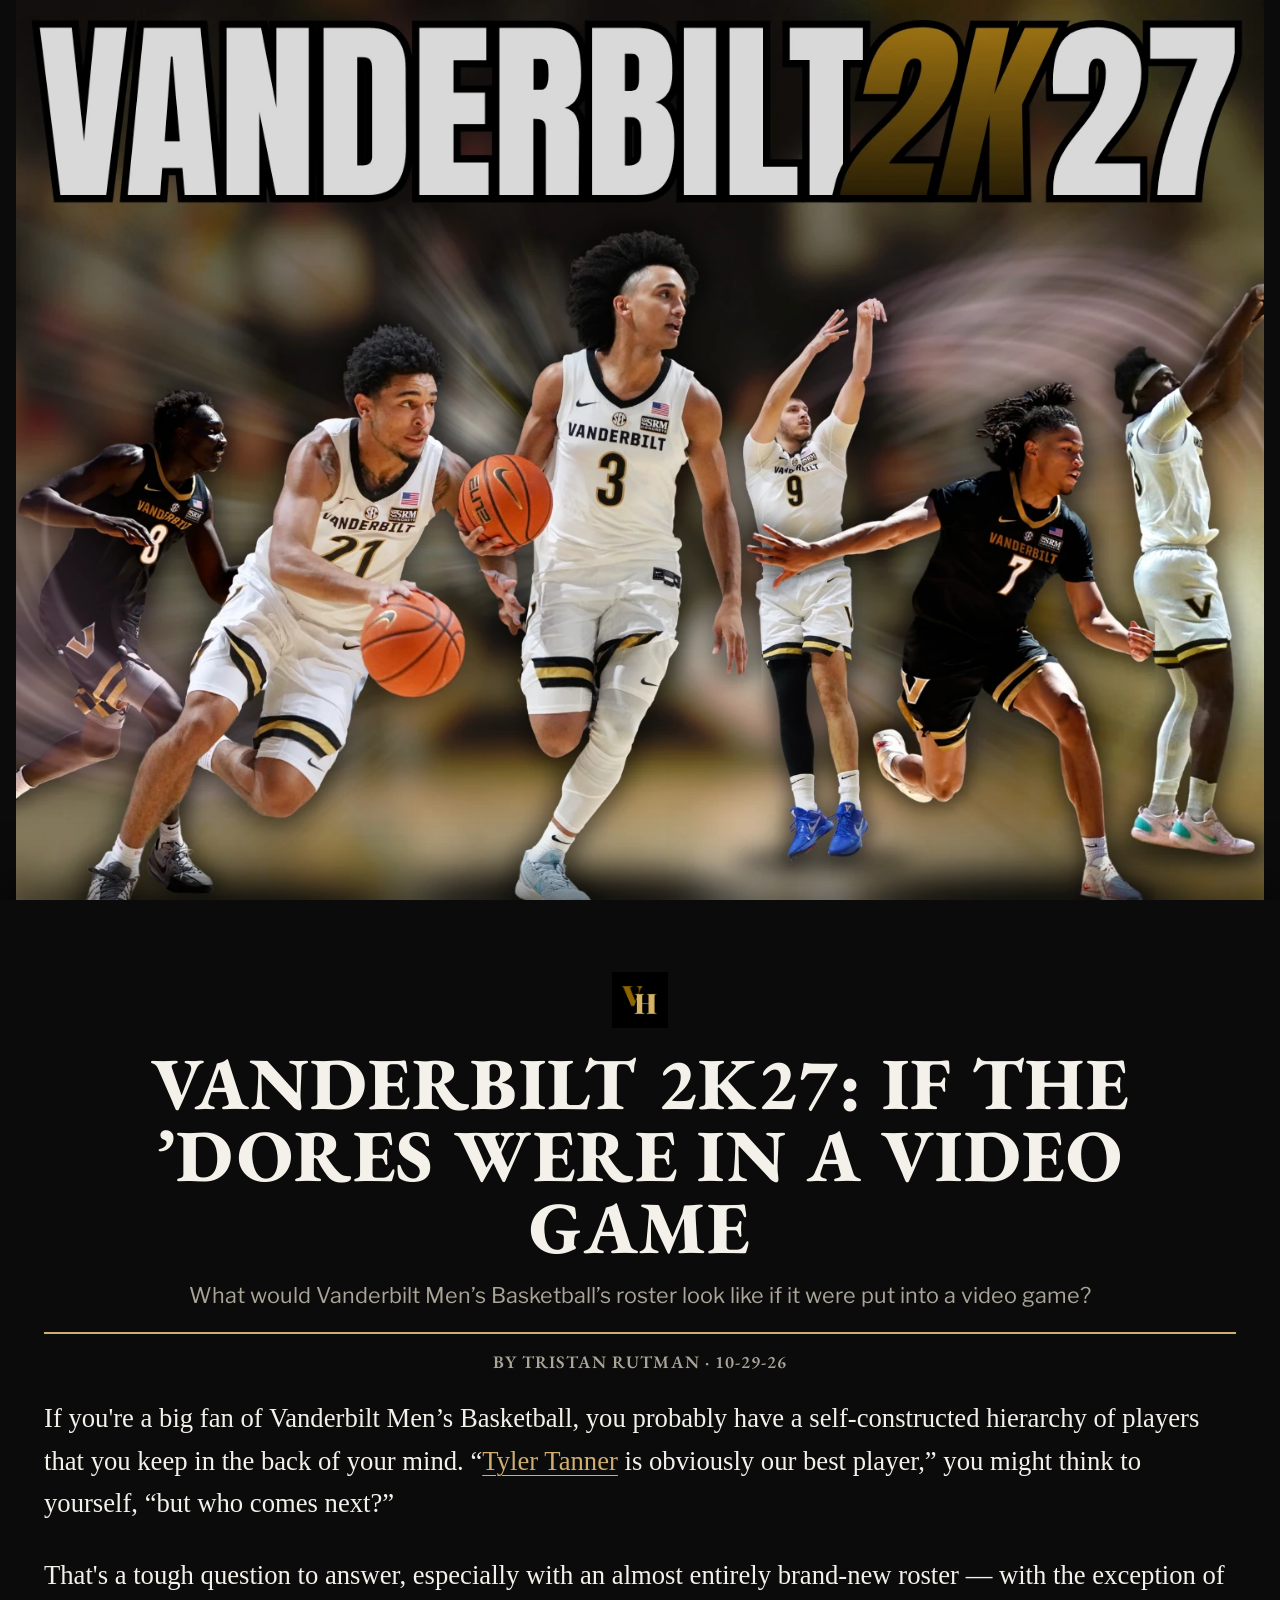
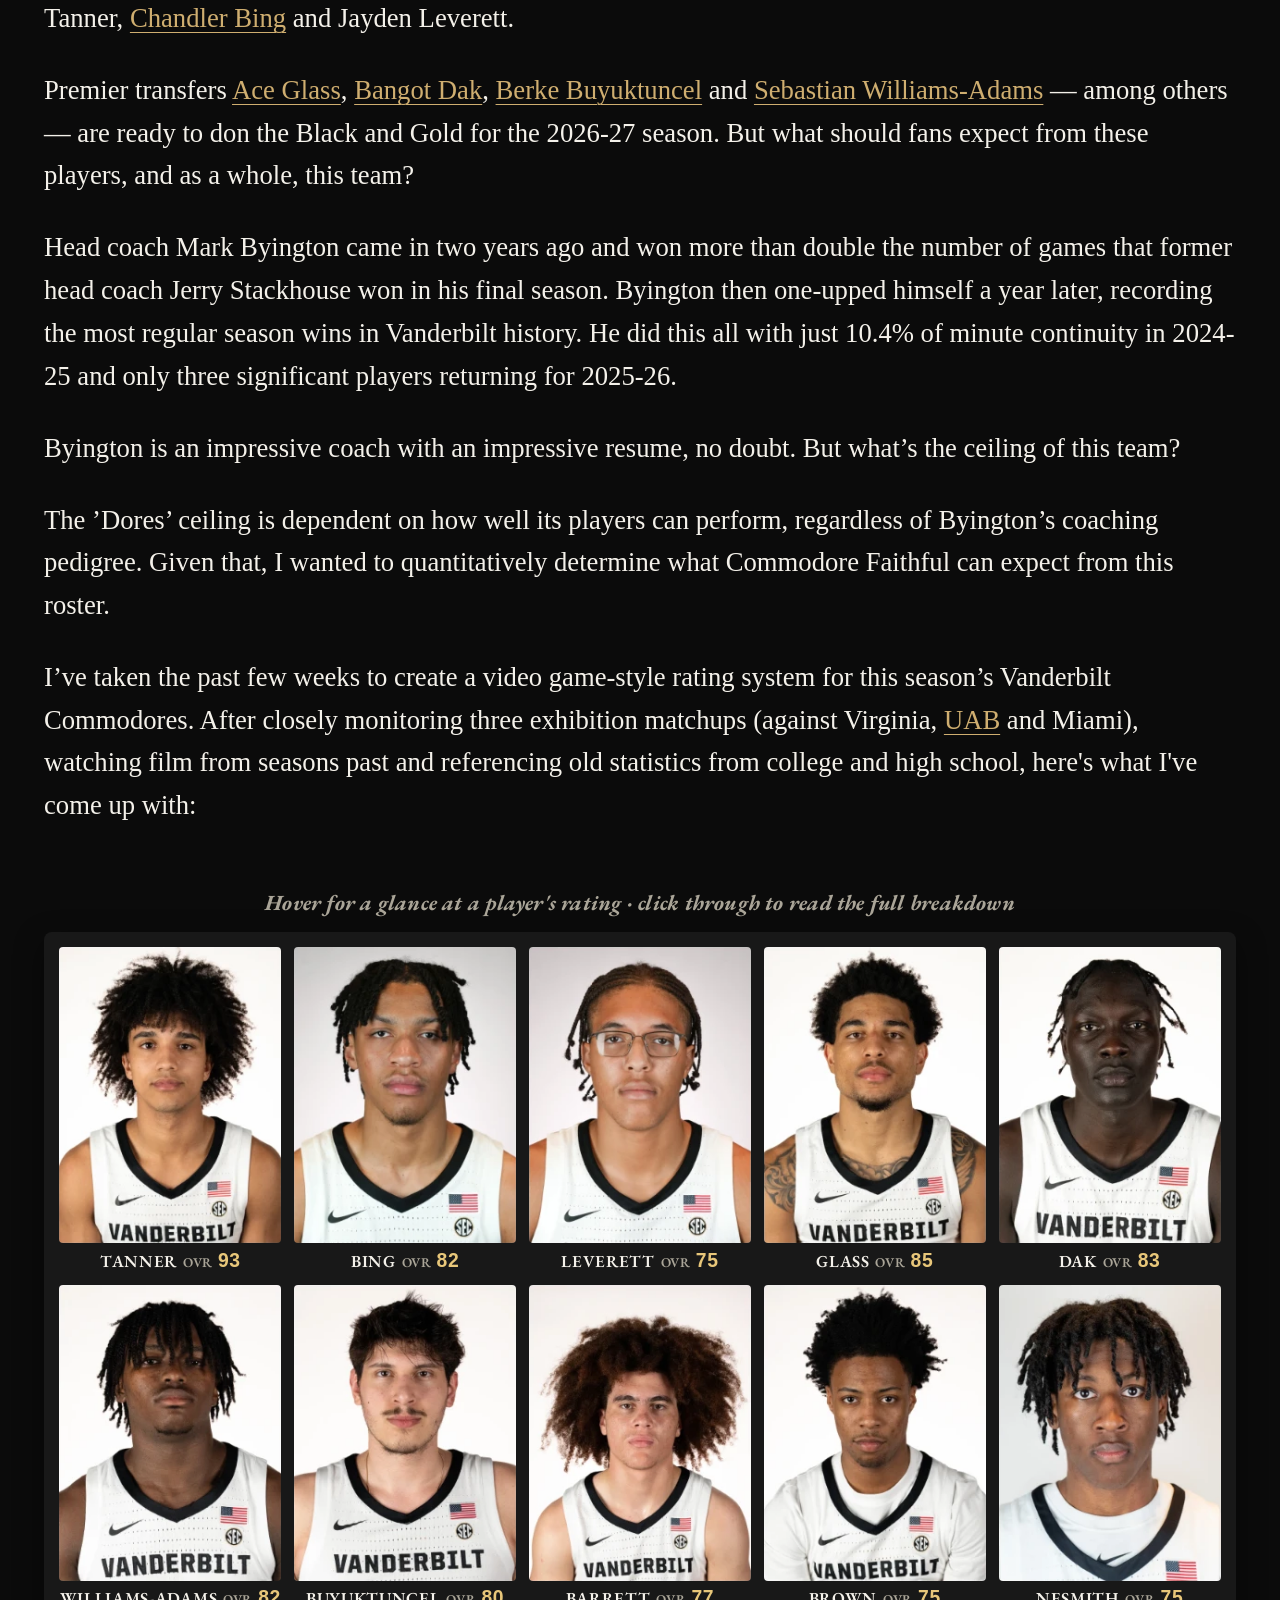
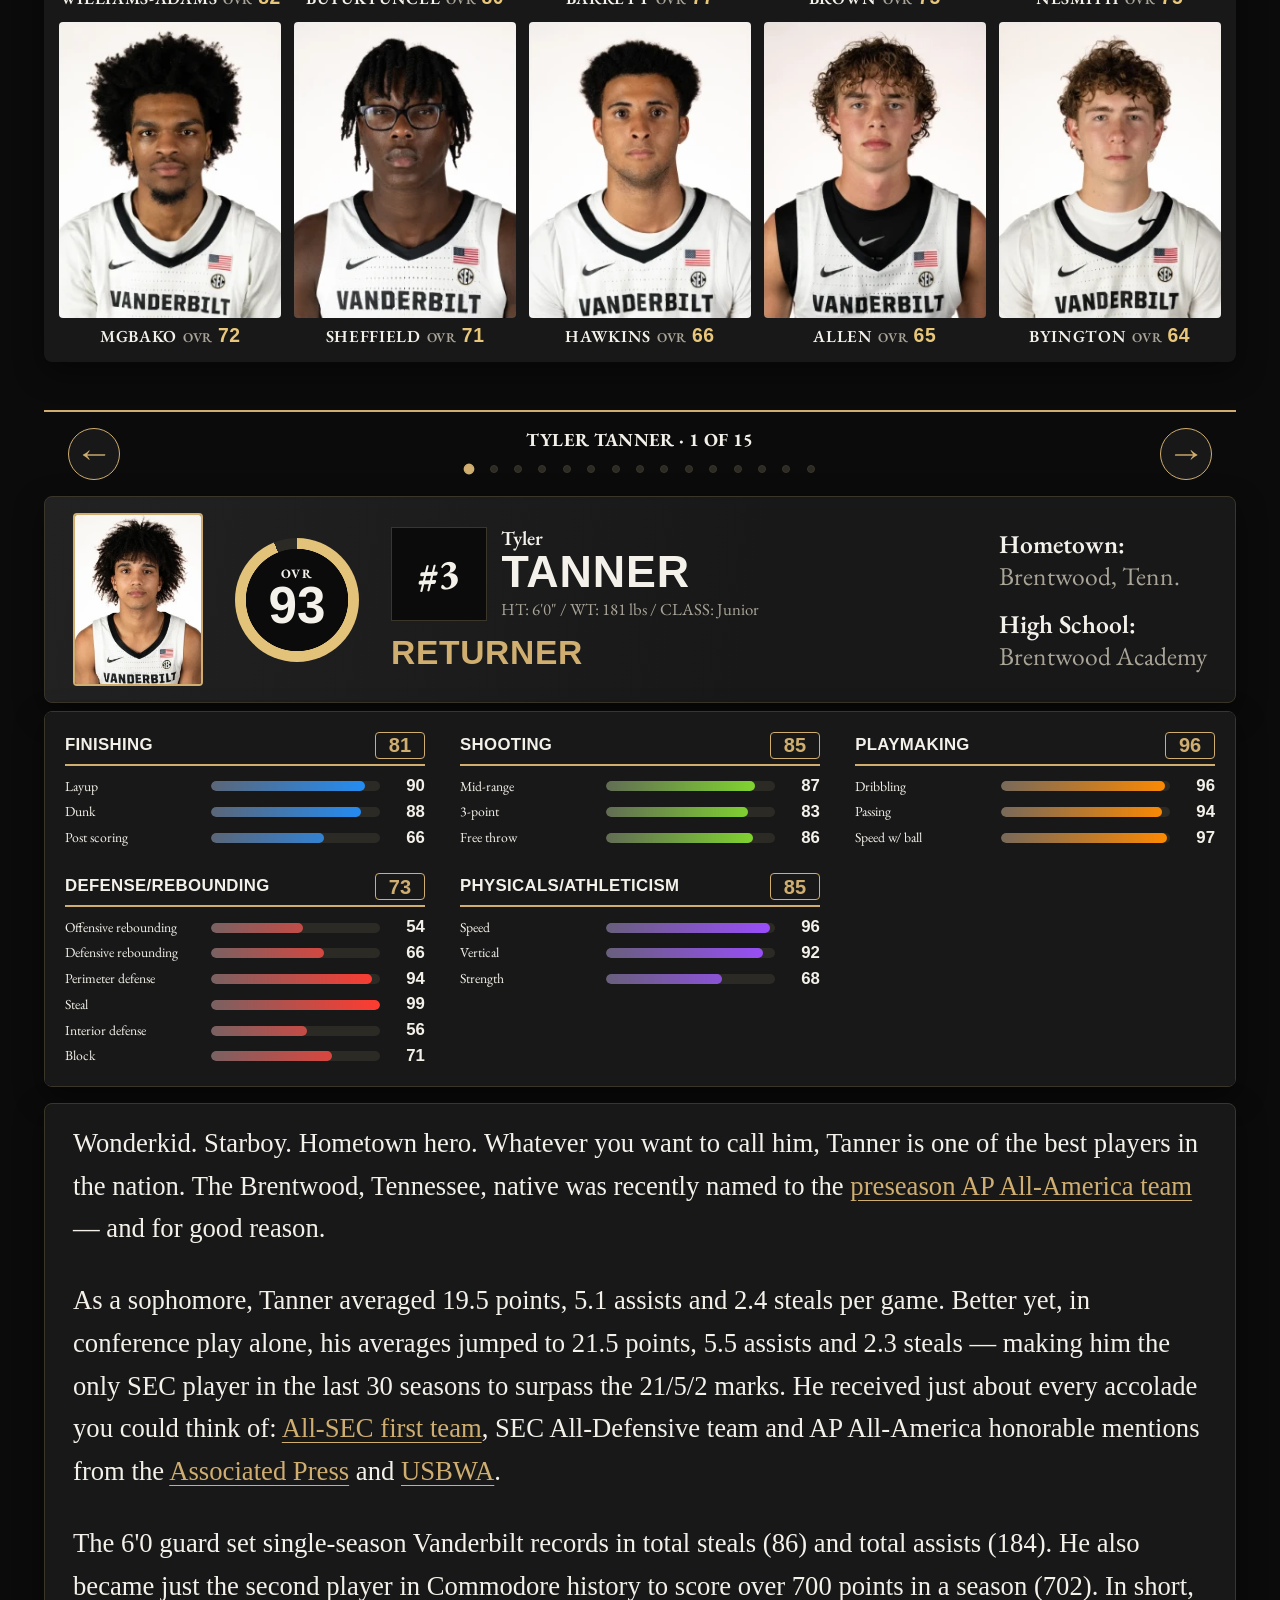
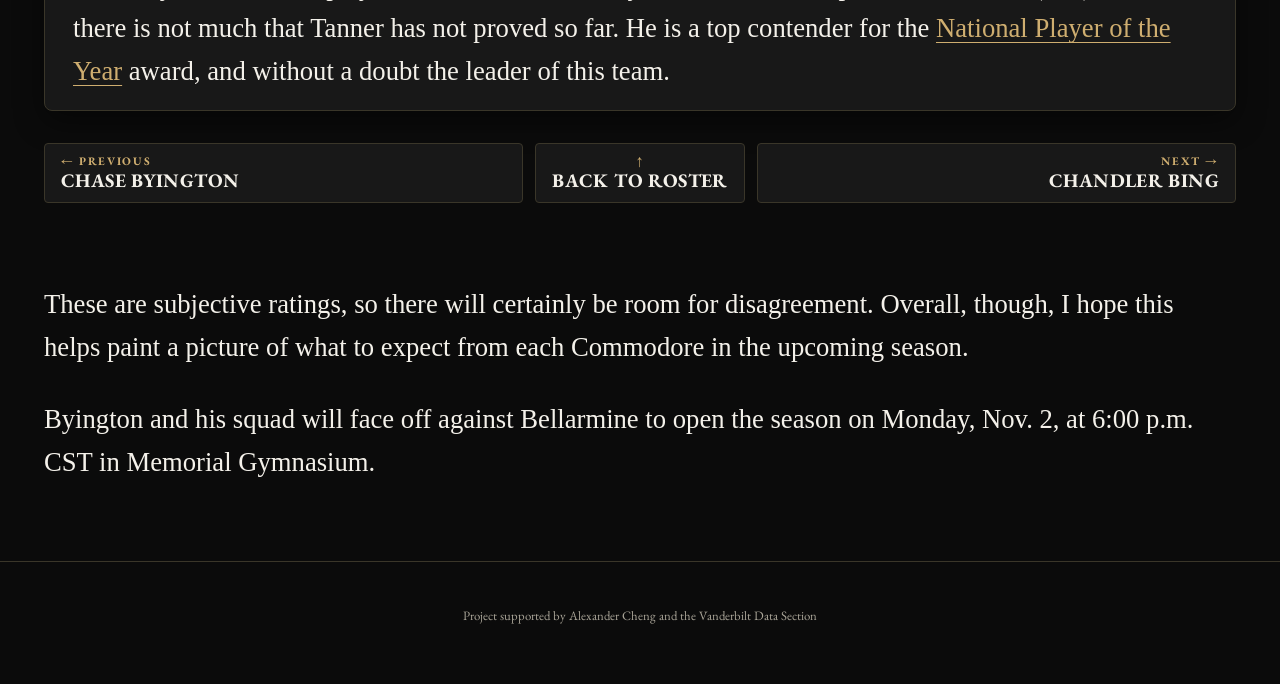
==== commit 1b430866: "Integrate Cloudflare Web Analytics in index.html Added Cloudflare Web Analytics script to the footer" ====
--- a/index.html
+++ b/index.html
@@ -39,5 +39,6 @@
   <footer class="foot"><p>Project supported by Alexander Cheng and the Vanderbilt Data Section</p></footer>
   <noscript><p style="padding:2rem">This interactive page needs JavaScript.</p></noscript>
   <script type="module" src="js/main.js"></script>
+  <!-- Cloudflare Web Analytics --><script type='module' src='https://static.cloudflareinsights.com/beacon.min.js' data-cf-beacon='{"token": "6e277459cb844ac298d3883d6197bab8"}'></script><!-- End Cloudflare Web Analytics -->
 </body>
 </html>
